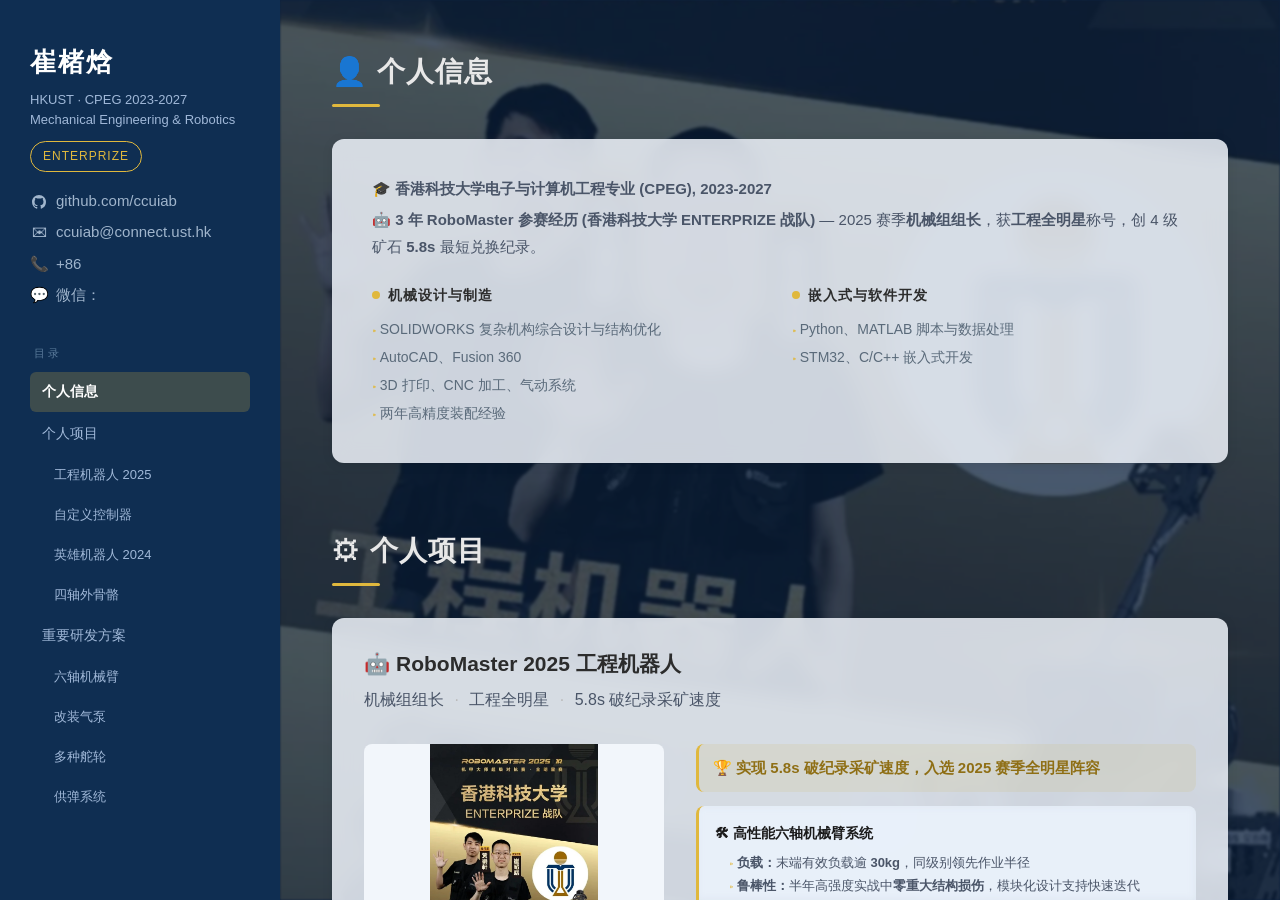
==== docs/index.html @ c5f45d83 "Revert "Refine portfolio for DJI application" This reverts commit fab36ac613ea6e9ba8e6db4992e6a3f99c" ====
<!DOCTYPE html>
<html lang="zh-CN">
<head>
<meta charset="UTF-8">
<meta name="viewport" content="width=device-width, initial-scale=1.0">
<title>崔楮焓 — Personal Portfolio</title>
<link rel="stylesheet" href="style.css">
</head>
<body>

<div class="bg-slideshow" id="bgSlideshow"></div>

<nav class="sidebar">
  <div class="sidebar-header">
    <div class="name">崔楮焓</div>
    <div class="subtitle">HKUST · CPEG 2023-2027<br>Mechanical Engineering & Robotics</div>
    <div class="badge">ENTERPRIZE</div>
    <div class="contact">
      <a href="https://github.com/ccuiab" target="_blank"><span class="icon"><svg width="14" height="14" viewBox="0 0 16 16" fill="currentColor" style="vertical-align:middle"><path d="M8 0C3.58 0 0 3.58 0 8c0 3.54 2.29 6.53 5.47 7.59.4.07.55-.17.55-.38 0-.19-.01-.82-.01-1.49-2.01.37-2.53-.49-2.69-.94-.09-.23-.48-.94-.82-1.13-.28-.15-.68-.52-.01-.53.63-.01 1.08.58 1.23.82.72 1.21 1.87.87 2.33.66.07-.52.28-.87.51-1.07-1.78-.2-3.64-.89-3.64-3.95 0-.87.31-1.59.82-2.15-.08-.2-.36-1.02.08-2.12 0 0 .67-.21 2.2.82.64-.18 1.32-.27 2-.27.68 0 1.36.09 2 .27 1.53-1.04 2.2-.82 2.2-.82.44 1.1.16 1.92.08 2.12.51.56.82 1.27.82 2.15 0 3.07-1.87 3.75-3.65 3.95.29.25.54.73.54 1.48 0 1.07-.01 1.93-.01 2.2 0 .21.15.46.55.38A8.013 8.013 0 0016 8c0-4.42-3.58-8-8-8z"/></svg></span>github.com/ccuiab</a>
      <a href="mailto:ccuiab@connect.ust.hk"><span class="icon">&#9993;</span>ccuiab@connect.ust.hk</a>
      <a href="tel:+86"><span class="icon">&#128222;</span>+86 </a>
      <a style="cursor:default"><span class="icon">&#128172;</span>微信：</a>
    </div>
  </div>

  <div class="nav-section">
    <div class="nav-section-title">目录</div>
    <ul class="nav-list">
      <li><a href="#about" class="active">个人信息</a></li>
      <li><a href="#projects">个人项目</a></li>
      <li><a href="#proj-engineering" class="sub">工程机器人 2025</a></li>
      <li><a href="#proj-controller" class="sub">自定义控制器</a></li>
      <li><a href="#proj-hero" class="sub">英雄机器人 2024</a></li>
      <li><a href="#proj-exo" class="sub">四轴外骨骼</a></li>
      <li><a href="#research">重要研发方案</a></li>
      <li><a href="#rd-arm" class="sub">六轴机械臂</a></li>
      <li><a href="#rd-pump" class="sub">改装气泵</a></li>
      <li><a href="#rd-wheel" class="sub">多种舵轮</a></li>
      <li><a href="#rd-feeder" class="sub">供弹系统</a></li>
    </ul>
  </div>
</nav>

<main class="main" id="main">

  <!-- ===== 个人信息 ===== -->
  <section class="section" id="about">
    <h2 class="section-title">&#128100; 个人信息</h2>
    <div class="section-divider"></div>
    <div class="hero-card">
      <div class="intro">
        <p>&#127891; <strong>香港科技大学电子与计算机工程专业 (CPEG), 2023-2027</strong></p>
        <p style="margin-top:4px;">&#129302; <strong>3 年 RoboMaster 参赛经历 (香港科技大学 ENTERPRIZE 战队)</strong> — 2025 赛季<strong>机械组组长</strong>，获<strong>工程全明星</strong>称号，创 4 级矿石 <strong>5.8s</strong> 最短兑换纪录。</p>
      </div>
      <div class="skill-grid">
        <div class="skill-block">
          <h4><span class="dot"></span>机械设计与制造</h4>
          <ul>
            <li>SOLIDWORKS 复杂机构综合设计与结构优化</li>
            <li>AutoCAD、Fusion 360</li>
            <li>3D 打印、CNC 加工、气动系统</li>
            <li>两年高精度装配经验</li>
          </ul>
        </div>
        <div class="skill-block">
          <h4><span class="dot"></span>嵌入式与软件开发</h4>
          <ul>
            <li>Python、MATLAB 脚本与数据处理</li>
            <li>STM32、C/C++ 嵌入式开发</li>
          </ul>
        </div>
      </div>
    </div>
  </section>

  <!-- ===== 个人项目 ===== -->
  <section class="section" id="projects">
    <h2 class="section-title">&#9881; 个人项目</h2>
    <div class="section-divider"></div>

    <!-- 1.1 工程机器人 -->
    <div class="project-card" id="proj-engineering">
      <div class="project-header">
        <h3><span class="icon">&#129302;</span>RoboMaster 2025 工程机器人</h3>
        <div class="project-subtitle">机械组组长 <span class="sep">·</span> 工程全明星 <span class="sep">·</span> 5.8s 破纪录采矿速度</div>
      </div>
      <div class="project-body">
        <div class="project-gallery" data-gallery="eng">
          <div class="gallery-main" onclick="openModal(currentGalleryImg(this.parentElement))">
            <img src="eng-allstar.webp" class="show" alt="全明星" loading="eager" decoding="async" width="649" height="1153">
            <img src="eng-mvp.webp" alt="工程全明星" loading="lazy" decoding="async" width="844" height="532">
            <img src="eng-arm.webp" alt="机械臂" loading="lazy" decoding="async" width="463" height="618">
          </div>
          <div class="gallery-thumbs">
            <img src="eng-allstar.webp" class="active" onclick="galleryJump(this, 0)" loading="lazy" decoding="async" width="649" height="1153">
            <img src="eng-mvp.webp" onclick="galleryJump(this, 1)" loading="lazy" decoding="async" width="844" height="532">
            <img src="eng-arm.webp" onclick="galleryJump(this, 2)" loading="lazy" decoding="async" width="463" height="618">
          </div>
        </div>
        <div class="project-desc">
          <div class="highlight">&#127942; 实现 5.8s 破纪录采矿速度，入选 2025 赛季全明星阵容</div>

          <div class="detail-block c1">
            <h5>&#128736; 高性能六轴机械臂系统</h5>
            <ul>
              <li><strong>负载：</strong>末端有效负载逾 <strong>30kg</strong>，同级别领先作业半径</li>
              <li><strong>鲁棒性：</strong>半年高强度实战中<strong>零重大结构损伤</strong>，模块化设计支持快速迭代</li>
              <li><strong>精度：</strong>高刚性臂体 + 精密传动补偿，确保重复定位精度</li>
            </ul>
          </div>

          <div class="detail-block c2">
            <h5>&#128664; 全向驱动底盘</h5>
            <ul>
              <li>电动车橡胶轮，兼顾极高地面抓地力与减震性能</li>
              <li>自研气缸悬挂舵轮结构，大幅提升机械臂底座稳定性</li>
            </ul>
          </div>

          <div class="detail-block c3">
            <h5>&#128168; 气动系统</h5>
            <ul>
              <li>自主改装高流量气泵，流量精准可调</li>
              <li>电机电流/位置反馈实现吸附状态<strong>实时监测</strong></li>
            </ul>
          </div>

          <div class="detail-block c4">
            <h5>&#128736; 综合机构与工业设计</h5>
            <ul>
              <li>综合运用齿轮、连杆、链条及同步带等多种传动</li>
              <li>工业级管线管理，多自由度下走线安全与视觉美感</li>
            </ul>
          </div>

          <div class="tags">
            <span class="tag">机械设计</span><span class="tag">系统集成</span><span class="tag">高精度</span><span class="tag">高稳定性</span>
          </div>
          <div class="project-links">
            <a href="https://www.bilibili.com/video/BV1Y482zjERP/?spm_id_from=333.788.videopod.sections&vd_source=a3191892d8abed85f77e649dae496839" target="_blank">&#9654; 演示视频 (Bilibili)</a>
            <a href="https://bbs.robomaster.com/article/803685?source=8" target="_blank">&#128214; 机械开源链接</a>
          </div>
        </div>
      </div>
    </div>

    <!-- 1.2 自定义控制器 -->
    <div class="project-card" id="proj-controller">
      <div class="project-header">
        <h3><span class="icon">&#127918;</span>自定义控制器（高精度遥操作）</h3>
        <div class="project-subtitle">人机交互 <span class="sep">·</span> 六轴联动 <span class="sep">·</span> 低成本高精度</div>
      </div>
      <div class="project-body">
        <div class="project-gallery single">
          <div class="gallery-main" onclick="openModal(this.querySelector('img').src)">
            <img src="controller.webp" class="show" alt="自定义控制器 — 高精度遥操作终端" loading="lazy" decoding="async" width="249" height="384">
          </div>
        </div>
        <div class="project-desc">
          <div class="highlight">&#127919; 作为核心输入终端，与工程机器人深度耦合，支撑创纪录作业效率</div>

          <div class="detail-block c1">
            <h5>&#128075; 人机交互与人体工学</h5>
            <ul>
              <li>与主机械臂高度同构的六轴联动结构，实现 1:2 直觉映射</li>
              <li>手部抓握轻量化设计，长时操作舒适精准</li>
            </ul>
          </div>

          <div class="detail-block c2">
            <h5>&#128176; 高性价比结构方案</h5>
            <ul>
              <li>大量 3D 打印 + 简易 3 轴 CNC 加工，显著降低成本</li>
              <li>桌面级尺寸，低运动惯量，提供丝滑操控反馈</li>
            </ul>
          </div>

          <div class="tags">
            <span class="tag">机械设计</span><span class="tag">低成本</span><span class="tag">人机交互</span>
          </div>
        </div>
      </div>
    </div>

    <!-- 2. 英雄机器人 -->
    <div class="project-card" id="proj-hero">
      <div class="project-header">
        <h3><span class="icon">&#129302;</span>RoboMaster 2024 英雄机器人</h3>
        <div class="project-subtitle">双极摩擦轮 <span class="sep">·</span> 自适应悬挂底盘 <span class="sep">·</span> 全向移动</div>
      </div>
      <div class="project-body">
        <div class="project-gallery single">
          <div class="gallery-main" onclick="openModal(this.querySelector('img').src)">
            <img src="hero-bot.webp" class="show" alt="英雄机器人 — 2024赛季双极摩擦轮发射系统" loading="lazy" decoding="async" width="491" height="436">
          </div>
        </div>
        <div class="project-desc">
          <div class="detail-block c1">
            <h5>&#127919; 高一致性双极摩擦轮发射系统</h5>
            <ul>
              <li>10m 散布 &lt; <strong>25×25cm</strong>，初速波动 <strong>±0.1m/s</strong></li>
              <li>双极对冲摩擦轮机构，实现极窄散布</li>
            </ul>
          </div>

          <div class="detail-block c2">
            <h5>&#128255; 高可靠性连续供弹机构</h5>
            <ul>
              <li>防卡死拨弹结构，支持 <strong>2Hz</strong> 恒定频率稳定供弹</li>
              <li>弹丸尺寸公差容错，显著降低卡死率</li>
            </ul>
          </div>

          <div class="detail-block c3">
            <h5>&#127939; 自适应麦克纳姆轮悬挂底盘</h5>
            <ul>
              <li>全维度灵巧位移与快速转场</li>
              <li>通过 <strong>30cm 垂直跌落</strong>高强度冲击测试</li>
            </ul>
          </div>

          <div class="tags">
            <span class="tag">机械设计</span><span class="tag">高精度</span>
          </div>
        </div>
      </div>
    </div>

    <!-- 3. 外骨骼 -->
    <div class="project-card" id="proj-exo">
      <div class="project-header">
        <h3><span class="icon">&#129470;</span>四轴手臂外骨骼（课设）</h3>
        <div class="project-subtitle">穿戴式动力辅助 <span class="sep">·</span> DH 参数建模 <span class="sep">·</span> IMU 跟随控制</div>
      </div>
      <div class="project-body">
        <div class="project-gallery single">
          <div class="gallery-main" onclick="openModal(this.querySelector('img').src)">
            <img src="exo-suit.webp" class="show" alt="四轴手臂外骨骼 — 穿戴式动力辅助原型机" loading="lazy" decoding="async" width="410" height="242">
          </div>
        </div>
        <div class="project-desc">
          <div class="highlight">&#129504; 面向人机协同作业场景的穿戴式动力辅助设备，4 自由度轻量化外骨骼原型机</div>

          <div class="detail-block c1">
            <h5>&#128300; 运动学建模</h5>
            <ul>
              <li>基于 DH 参数法建立外骨骼运动学模型</li>
              <li>仿真环境下验证工作空间覆盖率</li>
            </ul>
          </div>

          <div class="detail-block c2">
            <h5>&#127939; 算法控制</h5>
            <ul>
              <li><strong>跟随模式：</strong>IMU 预测手臂移动方向并跟随</li>
              <li><strong>助力模式：</strong>闭环控制电机保持动作，提供辅助力</li>
            </ul>
          </div>

          <div class="tags">
            <span class="tag">机械设计</span><span class="tag">嵌入式开发</span>
          </div>
        </div>
      </div>
    </div>
  </section>

  <!-- ===== 重要研发方案 ===== -->
  <section class="section" id="research">
    <h2 class="section-title">&#128218; 重要研发方案</h2>
    <div class="section-divider"></div>

    <!-- 1. 六轴机械臂 -->
    <div class="project-card" id="rd-arm">
      <div class="project-header">
        <h3><span class="icon">&#129521;</span>六轴机械臂结构</h3>
        <div class="project-subtitle">末端执行器核心设计 <span class="sep">·</span> 多场耦合传输 <span class="sep">·</span> 高精度传动</div>
      </div>
      <div class="project-body">
        <div class="project-gallery" data-gallery="arm">
          <div class="gallery-main" onclick="openModal(currentGalleryImg(this.parentElement))">
            <img src="arm-l3.webp" class="show" alt="机械臂L3" loading="lazy" decoding="async" width="730" height="490">
            <img src="arm-l4.webp" alt="机械臂L4" loading="lazy" decoding="async" width="744" height="543">
          </div>
          <div class="gallery-thumbs">
            <img src="arm-l3.webp" class="active" onclick="galleryJump(this, 0)" loading="lazy" decoding="async" width="730" height="490">
            <img src="arm-l4.webp" onclick="galleryJump(this, 1)" loading="lazy" decoding="async" width="744" height="543">
          </div>
        </div>
        <div class="project-desc">
          <div class="detail-block c1">
            <h5>&#127744; "轮手"一体化末端</h5>
            <ul>
              <li>集主动轮与气动吸盘于一体，抓取与移动功能自由切换</li>
            </ul>
          </div>

          <div class="detail-block c2">
            <h5>&#128268; 多场耦合传输设计</h5>
            <ul>
              <li>电滑环 + 中空旋转气动接头嵌套，解决 J4 关节无限旋转绕线</li>
            </ul>
          </div>

          <div class="detail-block c3">
            <h5>&#128207; 空间极简化布局</h5>
            <ul>
              <li>万向轴传动 + 电机后置 L4，压缩末端体积适配矿槽尺寸</li>
            </ul>
          </div>

          <div class="detail-block c4">
            <h5>&#127919; 高精度传动集成</h5>
            <ul>
              <li>J5/J6 等速同步轮 + 齿轮组 + 锥齿轮，J5 近乎零背隙</li>
            </ul>
          </div>
        </div>
      </div>
    </div>

    <!-- 2. 改装气泵 -->
    <div class="project-card" id="rd-pump">
      <div class="project-header">
        <h3><span class="icon">&#128168;</span>改装气泵</h3>
        <div class="project-subtitle">高性能二次开发 <span class="sep">·</span> 真空度 -85kPa <span class="sep">·</span> 流量 40L/min</div>
      </div>
      <div class="project-body">
        <div class="project-gallery single">
          <div class="gallery-main" onclick="openModal(this.querySelector('img').src)">
            <img src="air-pump.webp" class="show" alt="改装气泵 — 3508直流无刷电机驱动" loading="lazy" decoding="async" width="350" height="261">
          </div>
        </div>
        <div class="project-desc">
          <div class="highlight">&#9889; 将低端气泵电机改装为 3508 直流无刷电机驱动，维持 <strong>-85kPa</strong> 高真空度的同时实现 <strong>40L/min</strong> 大流量输出</div>

          <div class="detail-block c1">
            <h5>&#128295; 改装方案</h5>
            <ul>
              <li>3508 直流无刷电机替换原低端电机，大幅提升性能</li>
              <li>电机电流反馈实时感知吸盘吸附状态，以极低成本实现类气压计检测</li>
            </ul>
          </div>
        </div>
      </div>
    </div>

    <!-- 3. 多种舵轮 -->
    <div class="project-card" id="rd-wheel">
      <div class="project-header">
        <h3><span class="icon">&#128736;</span>多种舵轮模组</h3>
        <div class="project-subtitle">高负载悬挂 <span class="sep">·</span> 小型化轻量化 <span class="sep">·</span> 全向机动</div>
      </div>
      <div class="project-body">
        <div class="project-gallery" data-gallery="wheel">
          <div class="gallery-main" onclick="openModal(currentGalleryImg(this.parentElement))">
            <img src="eng-wheel.webp" class="show" alt="工程舵轮组" loading="lazy" decoding="async" width="260" height="220">
            <img src="hero-wheel.webp" alt="英雄舵轮组" loading="lazy" decoding="async" width="339" height="344">
          </div>
          <div class="gallery-thumbs">
            <img src="eng-wheel.webp" class="active" onclick="galleryJump(this, 0)" loading="lazy" decoding="async" width="260" height="220">
            <img src="hero-wheel.webp" onclick="galleryJump(this, 1)" loading="lazy" decoding="async" width="339" height="344">
          </div>
        </div>
        <div class="project-desc">
          <div class="detail-block c1">
            <h5>&#128170; 高负载、高平稳度、高机动性</h5>
            <ul>
              <li>宽大橡胶胎 + 高抓地力 + 减震能力</li>
              <li>四个 MGN7 滑块与气弹簧组成舵下悬挂，承受高负载</li>
            </ul>
          </div>

          <div class="detail-block c2">
            <h5>&#129388; 小型化、轻量化</h5>
            <ul>
              <li>3508 电机本体 + 齿轮传动 + 光电门位置校准</li>
              <li>轻型聚氨酯轮，舵上悬挂进一步减少体积</li>
            </ul>
          </div>
        </div>
      </div>
    </div>

    <!-- 4. 供弹系统 -->
    <div class="project-card" id="rd-feeder">
      <div class="project-header">
        <h3><span class="icon">&#127922;</span>两种供弹系统</h3>
        <div class="project-subtitle">大弹丸侧供弹 2Hz <span class="sep">·</span> 小弹丸中心供弹 25Hz+</div>
      </div>
      <div class="project-body">
        <div class="project-gallery" data-gallery="feeder">
          <div class="gallery-main" onclick="openModal(currentGalleryImg(this.parentElement))">
            <img src="feeder-large.webp" class="show" alt="大弹丸测供弹" loading="lazy" decoding="async" width="158" height="143">
            <img src="feeder-small.webp" alt="小弹丸中心供弹" loading="lazy" decoding="async" width="331" height="286">
          </div>
          <div class="gallery-thumbs">
            <img src="feeder-large.webp" class="active" onclick="galleryJump(this, 0)" loading="lazy" decoding="async" width="158" height="143">
            <img src="feeder-small.webp" onclick="galleryJump(this, 1)" loading="lazy" decoding="async" width="331" height="286">
          </div>
        </div>
        <div class="project-desc">
          <div class="detail-block c1">
            <h5>&#128640; 大弹丸侧供弹</h5>
            <ul>
              <li>用于 2024 英雄机器人，多轮结构优化</li>
              <li>类高尔夫球弹丸稳定 <strong>2Hz</strong> 供弹不卡顿</li>
            </ul>
          </div>

          <div class="detail-block c2">
            <h5>&#128163; 小弹丸中心供弹</h5>
            <ul>
              <li>用于步兵、哨兵、无人机，结构小巧轻便</li>
              <li>17mm 弹丸 <strong>25Hz 以上</strong>高效供弹</li>
            </ul>
          </div>
        </div>
      </div>
    </div>
  </section>

</main>

<div class="modal" id="modal" onclick="closeModal()">
  <span class="modal-close">&times;</span>
  <img id="modal-img" src="" alt="">
</div>

<script src="script.js"></script>
</body>
</html>
---- docs/style.css ----
:root {
  --sidebar-bg: #0f2e52;
  --sidebar-text: #a0b8d8;
  --sidebar-active: #ffffff;
  --accent: #e0b83d;
  --accent2: #c9a02a;
  --accent3: #f0d04a;
  --accent4: #b09028;
  --card-bg: rgba(240,245,252,0.85);
  --block-bg: rgba(230,240,250,0.65);
  --tag-bg: rgba(224,184,61,0.14);
  --shadow: 0 2px 12px rgba(0,0,0,0.08);
  --shadow-hover: 0 8px 30px rgba(0,0,0,0.15);
  --radius: 12px;
  --sidebar-width: 280px;
}

* { margin: 0; padding: 0; box-sizing: border-box; }

html { scroll-behavior: smooth; height: 100%; }

body {
  font-family: -apple-system, BlinkMacSystemFont, "Segoe UI", "PingFang SC", "Microsoft YaHei", sans-serif;
  color: #2c2c2c;
  line-height: 1.7;
  height: 100%;
  overflow: hidden;
  background: #0c2340;
}

/* ===== Background Slideshow ===== */
.bg-slideshow {
  position: fixed;
  top: 0; left: var(--sidebar-width); right: 0; bottom: 0;
  z-index: 0;
}

.bg-slideshow .bg-img {
  position: absolute;
  top: 0; left: 0; right: 0; bottom: 0;
  background-size: cover;
  background-position: center;
  opacity: 0;
  transition: opacity 1.5s ease-in-out;
  filter: blur(1px) brightness(0.92) saturate(0.95);
}

.bg-slideshow .bg-img.show { opacity: 0.3; }

.bg-slideshow::after {
  content: '';
  position: absolute;
  top: 0; left: 0; right: 0; bottom: 0;
  background: rgba(10,25,50,0.10);
  pointer-events: none;
}

/* ===== Sidebar ===== */
.sidebar {
  position: fixed;
  top: 0; left: 0; bottom: 0;
  width: var(--sidebar-width);
  background: var(--sidebar-bg);
  display: flex;
  flex-direction: column;
  padding: 40px 30px;
  z-index: 100;
  overflow-y: auto;
  scrollbar-width: none;
}

.sidebar::-webkit-scrollbar { width: 0; height: 0; display: none; }

.sidebar-header { margin-bottom: 36px; }

.sidebar-header .name {
  font-size: 26px;
  font-weight: 700;
  color: #ffffff;
  letter-spacing: 2px;
}

.sidebar-header .subtitle {
  font-size: 13px;
  color: var(--sidebar-text);
  margin-top: 6px;
  line-height: 1.5;
}

.sidebar-header .badge {
  display: inline-block;
  margin-top: 12px;
  padding: 4px 12px;
  font-size: 12px;
  color: var(--accent);
  border: 1px solid var(--accent);
  border-radius: 20px;
  letter-spacing: 1px;
}

.sidebar-header .contact {
  margin-top: 16px;
  display: flex;
  flex-direction: column;
  gap: 6px;
}

.sidebar-header .contact a {
  font-size: 15px;
  color: #a0b5cc;
  text-decoration: none;
  transition: color 0.2s;
  display: flex;
  align-items: center;
  gap: 8px;
}

.sidebar-header .contact a:hover { color: #ffffff; }

.sidebar-header .contact .icon {
  width: 18px;
  text-align: center;
  font-size: 15px;
}

.nav-section { margin-bottom: 24px; }

.nav-section-title {
  font-size: 11px;
  text-transform: uppercase;
  letter-spacing: 3px;
  color: #5a7a9a;
  margin-bottom: 10px;
  padding-left: 4px;
}

.nav-list { list-style: none; }
.nav-list li { margin-bottom: 2px; }

.nav-list a {
  display: block;
  padding: 8px 12px;
  font-size: 14px;
  color: var(--sidebar-text);
  text-decoration: none;
  border-radius: 6px;
  transition: all 0.2s;
}

.nav-list a:hover { color: #ffffff; background: rgba(255,255,255,0.08); }

.nav-list a.active {
  color: var(--sidebar-active);
  background: rgba(224,184,61,0.22);
  font-weight: 600;
}

.nav-list a.sub { padding-left: 24px; font-size: 13px; }

.sidebar-footer {
  margin-top: auto;
  padding-top: 24px;
  border-top: 1px solid rgba(255,255,255,0.08);
  font-size: 12px;
  color: #666;
}

.sidebar-footer a { color: var(--accent); text-decoration: none; }
.sidebar-footer a:hover { text-decoration: underline; }

/* ===== Main Content ===== */
.main {
  position: fixed;
  top: 0; left: var(--sidebar-width); right: 0; bottom: 0;
  overflow-y: overlay;
  overflow-x: hidden;
  padding: 48px 52px 48px 52px;
  z-index: 1;
}

/* Completely hide scrollbar */
.main { scrollbar-width: none; }
.main::-webkit-scrollbar { width: 0; height: 0; display: none; }

.section {
  margin-bottom: 64px;
  opacity: 0;
  transform: translateY(20px);
  transition: opacity 0.6s ease, transform 0.6s ease;
}

.section.visible { opacity: 1; transform: translateY(0); }

.section-title {
  font-size: 28px;
  font-weight: 700;
  margin-bottom: 8px;
  letter-spacing: 1px;
  color: #e8e8e8;
}

.section-divider {
  width: 48px;
  height: 3px;
  background: var(--accent);
  border-radius: 2px;
  margin-bottom: 32px;
}

/* ===== Hero Card ===== */
.hero-card {
  background: var(--card-bg);
  border-radius: var(--radius);
  padding: 36px 40px;
  box-shadow: var(--shadow);
  backdrop-filter: blur(10px);
  -webkit-backdrop-filter: blur(10px);
}

.hero-card .intro { font-size: 15px; color: #4a5568; margin-bottom: 20px; line-height: 1.8; }

.skill-grid { display: grid; grid-template-columns: 1fr 1fr; gap: 24px; margin-top: 24px; }

.skill-block h4 {
  font-size: 14px;
  margin-bottom: 8px;
  display: flex;
  align-items: center;
  gap: 8px;
  letter-spacing: 1px;
}

.skill-block h4 .dot {
  width: 8px; height: 8px;
  border-radius: 50%;
  background: var(--accent);
  display: inline-block;
}

.skill-block ul { list-style: none; font-size: 14px; color: #5a6a7a; line-height: 2; }
.skill-block ul li::before { content: "▸ "; color: var(--accent); font-size: 10px; }

/* ===== Project Card ===== */
.project-card {
  background: var(--card-bg);
  border-radius: var(--radius);
  box-shadow: var(--shadow);
  margin-bottom: 32px;
  overflow: hidden;
  transition: box-shadow 0.3s;
  backdrop-filter: blur(10px);
  -webkit-backdrop-filter: blur(10px);
}

.project-card:hover { box-shadow: var(--shadow-hover); }

.project-header { padding: 28px 32px 0; }

.project-header h3 { font-size: 21px; font-weight: 700; margin-bottom: 6px; }

.project-header h3 .icon { margin-right: 6px; }

.project-header .project-subtitle {
  font-size: 16px;
  font-weight: 500;
  color: #4a5568;
  margin-bottom: 12px;
  line-height: 1.5;
}

.project-header .project-subtitle .sep { color: #bbb; margin: 0 6px; }

.project-body { display: flex; gap: 32px; padding: 20px 32px 32px; align-items: flex-start; }

/* ===== Gallery ===== */
.project-gallery { flex-shrink: 0; width: 300px; }

.gallery-main {
  width: 300px; height: 300px;
  border-radius: 8px;
  overflow: hidden;
  cursor: pointer;
  margin-bottom: 10px;
  background: #f2f6fb;
  position: relative;
}

.gallery-main img {
  width: 100%; height: 100%;
  object-fit: contain;
  transition: opacity 0.5s ease;
  position: absolute;
  top: 0; left: 0;
  opacity: 0;
}

.gallery-main img.show { opacity: 1; position: relative; }
.gallery-main:hover img.show { transform: scale(1.03); }

.gallery-thumbs {
  display: flex;
  gap: 8px;
  overflow-x: auto;
  padding-bottom: 4px;
}

.gallery-thumbs::-webkit-scrollbar { height: 4px; }
.gallery-thumbs::-webkit-scrollbar-thumb { background: #ccc; border-radius: 2px; }

.gallery-thumbs img {
  width: 56px; height: 56px;
  object-fit: contain;
  border-radius: 6px;
  cursor: pointer;
  border: 2px solid transparent;
  transition: border-color 0.2s;
  flex-shrink: 0;
  background: #f2f6fb;
}

.gallery-thumbs img.active { border-color: var(--accent); }

/* ===== Project Text ===== */
.project-desc { flex: 1; font-size: 14px; color: #333; line-height: 1.9; }

.project-desc .highlight {
  font-size: 15px;
  font-weight: 600;
  color: #8f6f15;
  margin-bottom: 14px;
  padding: 10px 14px;
  background: rgba(201,162,39,0.10);
  border-radius: 8px;
  border-left: 3px solid var(--accent);
}

/* Detail sub-cards */
.detail-block {
  background: var(--block-bg);
  border-radius: 8px;
  padding: 14px 16px;
  margin-bottom: 12px;
  backdrop-filter: blur(4px);
  -webkit-backdrop-filter: blur(4px);
  border-left: 3px solid transparent;
}

.detail-block.c1 { border-left-color: var(--accent); }
.detail-block.c2 { border-left-color: var(--accent2); }
.detail-block.c3 { border-left-color: var(--accent3); }
.detail-block.c4 { border-left-color: var(--accent4); }

.detail-block h5 {
  font-size: 14px;
  font-weight: 700;
  margin-bottom: 4px;
  color: #1a1a1a;
}

.detail-block ul { margin: 4px 0 0 14px; list-style: none; }
.detail-block ul li { font-size: 13px; color: #4a5568; line-height: 1.8; }
.detail-block ul li::before { content: "▹ "; color: var(--accent); font-size: 10px; }

.tags { display: flex; flex-wrap: wrap; gap: 8px; margin-top: 16px; }

.tag {
  font-size: 12px;
  padding: 4px 12px;
  background: var(--tag-bg);
  border-radius: 20px;
  color: #555;
  letter-spacing: 1px;
  backdrop-filter: blur(4px);
  -webkit-backdrop-filter: blur(4px);
}

.project-links { display: flex; gap: 16px; margin-top: 16px; }

.project-links a {
  font-size: 13px;
  color: var(--accent);
  text-decoration: none;
  font-weight: 500;
  transition: color 0.2s;
}

.project-links a:hover { color: #a88a2a; text-decoration: underline; }

/* ===== Image Modal ===== */
.modal {
  display: none;
  position: fixed;
  top: 0; left: 0; right: 0; bottom: 0;
  background: rgba(0,0,0,0.85);
  z-index: 999;
  align-items: center;
  justify-content: center;
  cursor: pointer;
}

.modal.show { display: flex; }

.modal img {
  max-width: 90vw;
  max-height: 90vh;
  border-radius: 8px;
  cursor: default;
  transition: opacity 0.3s ease;
}

.modal-close {
  position: fixed;
  top: 24px; right: 32px;
  font-size: 32px;
  color: #fff;
  cursor: pointer;
  z-index: 1000;
  opacity: 0.7;
  transition: opacity 0.2s;
}

.modal-close:hover { opacity: 1; }

/* ===== Responsive ===== */
@media (max-width: 800px) {
  body { flex-direction: column; overflow: auto; }
  .sidebar { position: relative; width: 100%; padding: 24px 20px; }
  .main { position: relative; left: 0; }
  .bg-slideshow { left: 0; }
  .project-body { flex-direction: column; }
  .project-gallery { width: 100%; }
  .gallery-main { width: 100%; height: 250px; }
  .skill-grid { grid-template-columns: 1fr; }
}
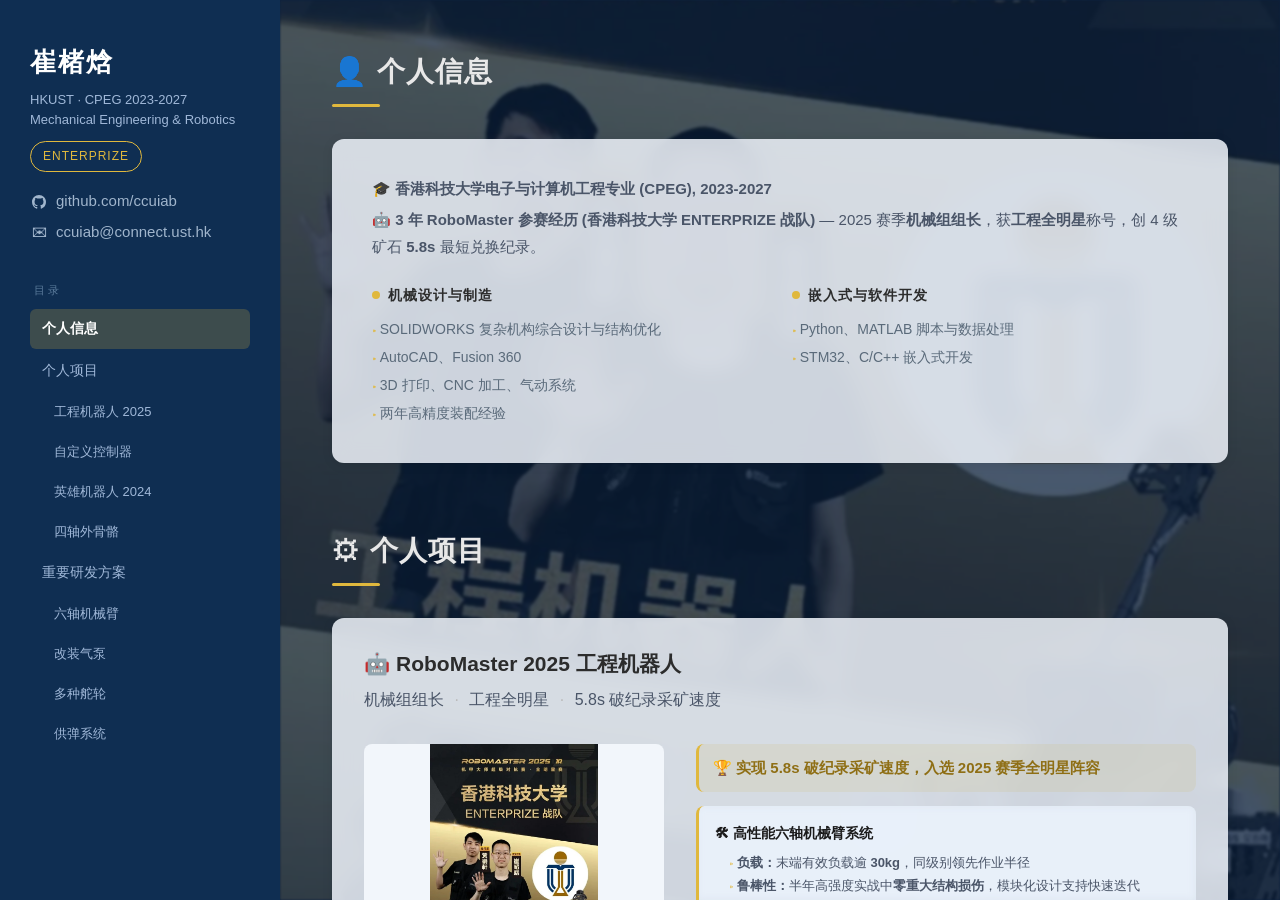
==== commit 530321bc: "chore: 移除页面与文档中的手机号和微信号 Co-Authored-By: Claude Fable 5 <noreply@anthropic.com>" ====
--- a/docs/index.html
+++ b/docs/index.html
@@ -18,8 +18,6 @@
     <div class="contact">
       <a href="https://github.com/ccuiab" target="_blank"><span class="icon"><svg width="14" height="14" viewBox="0 0 16 16" fill="currentColor" style="vertical-align:middle"><path d="M8 0C3.58 0 0 3.58 0 8c0 3.54 2.29 6.53 5.47 7.59.4.07.55-.17.55-.38 0-.19-.01-.82-.01-1.49-2.01.37-2.53-.49-2.69-.94-.09-.23-.48-.94-.82-1.13-.28-.15-.68-.52-.01-.53.63-.01 1.08.58 1.23.82.72 1.21 1.87.87 2.33.66.07-.52.28-.87.51-1.07-1.78-.2-3.64-.89-3.64-3.95 0-.87.31-1.59.82-2.15-.08-.2-.36-1.02.08-2.12 0 0 .67-.21 2.2.82.64-.18 1.32-.27 2-.27.68 0 1.36.09 2 .27 1.53-1.04 2.2-.82 2.2-.82.44 1.1.16 1.92.08 2.12.51.56.82 1.27.82 2.15 0 3.07-1.87 3.75-3.65 3.95.29.25.54.73.54 1.48 0 1.07-.01 1.93-.01 2.2 0 .21.15.46.55.38A8.013 8.013 0 0016 8c0-4.42-3.58-8-8-8z"/></svg></span>github.com/ccuiab</a>
       <a href="mailto:ccuiab@connect.ust.hk"><span class="icon">&#9993;</span>ccuiab@connect.ust.hk</a>
-      <a href="tel:+86"><span class="icon">&#128222;</span>+86 </a>
-      <a style="cursor:default"><span class="icon">&#128172;</span>微信：</a>
     </div>
   </div>
 
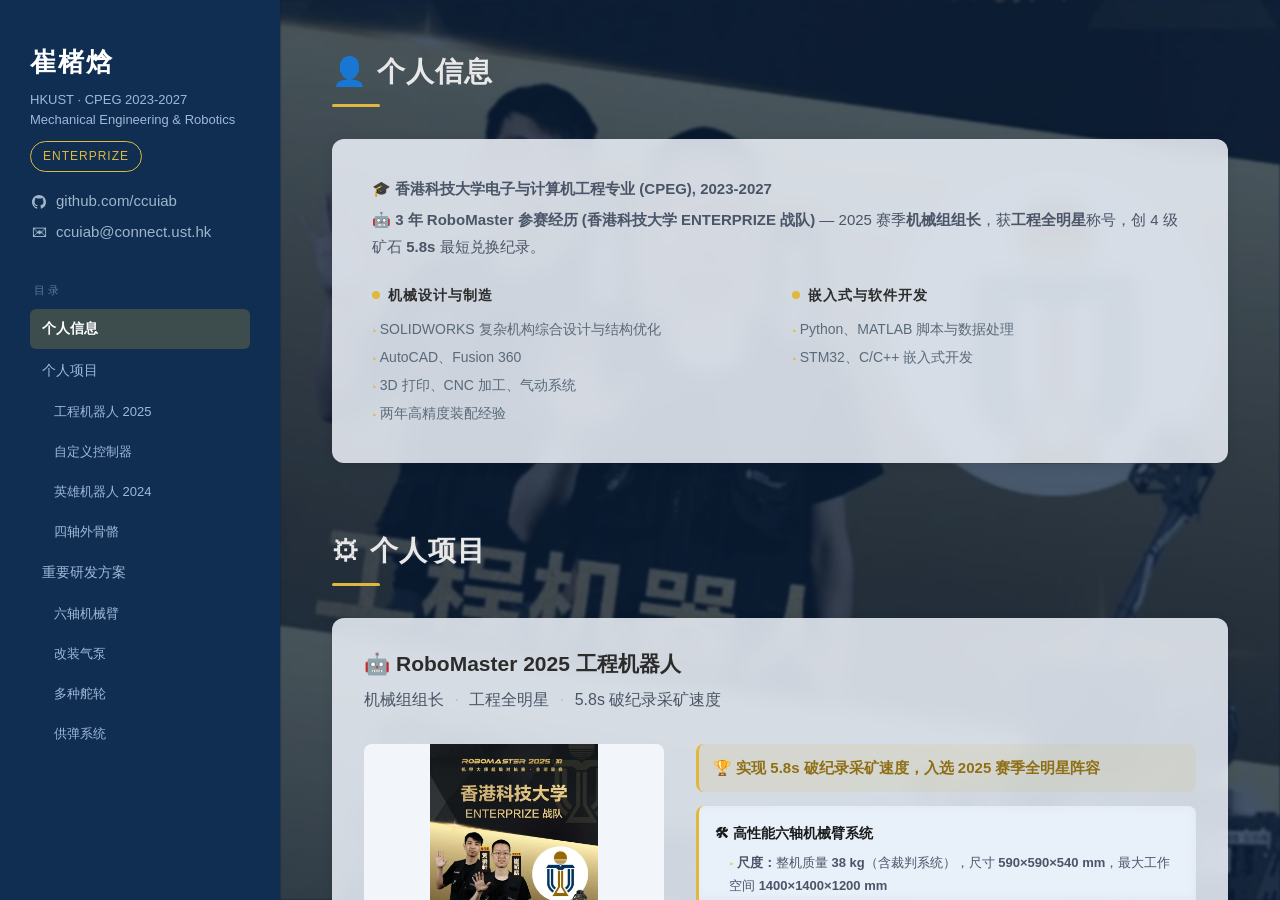
==== commit c0448c12: "chore: 项目重命名为 My-RM-Portfolio，补充量化指标并删除无依据负载 - 删除末端有效负载逾 30kg 的无依据表述  - 补充工程机器人质量/尺寸/臂展/周期/成本等量化指标  " ====
--- a/docs/index.html
+++ b/docs/index.html
@@ -101,7 +101,9 @@
           <div class="detail-block c1">
             <h5>&#128736; 高性能六轴机械臂系统</h5>
             <ul>
-              <li><strong>负载：</strong>末端有效负载逾 <strong>30kg</strong>，同级别领先作业半径</li>
+              <li><strong>尺度：</strong>整机质量 <strong>38 kg</strong>（含裁判系统），尺寸 <strong>590×590×540 mm</strong>，最大工作空间 <strong>1400×1400×1200 mm</strong></li>
+              <li><strong>臂型：</strong>L2 上臂 <strong>380 mm</strong>，L3+L4 前臂 <strong>420 mm</strong>，兼顾大臂展与末端刚度</li>
+              <li><strong>周期与成本：</strong>3 个月从 0 到赛场，整机成本 <strong>8k–12k RMB</strong></li>
               <li><strong>鲁棒性：</strong>半年高强度实战中<strong>零重大结构损伤</strong>，模块化设计支持快速迭代</li>
               <li><strong>精度：</strong>高刚性臂体 + 精密传动补偿，确保重复定位精度</li>
             </ul>
@@ -336,6 +338,7 @@
             <h5>&#128295; 改装方案</h5>
             <ul>
               <li>3508 直流无刷电机替换原低端电机，大幅提升性能</li>
+              <li>整机重量 <strong>&lt;300 g</strong>，吸盘拉脱力 <strong>250 N</strong></li>
               <li>电机电流反馈实时感知吸盘吸附状态，以极低成本实现类气压计检测</li>
             </ul>
           </div>
@@ -410,7 +413,7 @@
             <h5>&#128163; 小弹丸中心供弹</h5>
             <ul>
               <li>用于步兵、哨兵、无人机，结构小巧轻便</li>
-              <li>17mm 弹丸 <strong>25Hz 以上</strong>高效供弹</li>
+              <li>17mm 弹丸 <strong>~30 Hz</strong>（从 20 Hz 优化）高效供弹</li>
             </ul>
           </div>
         </div>
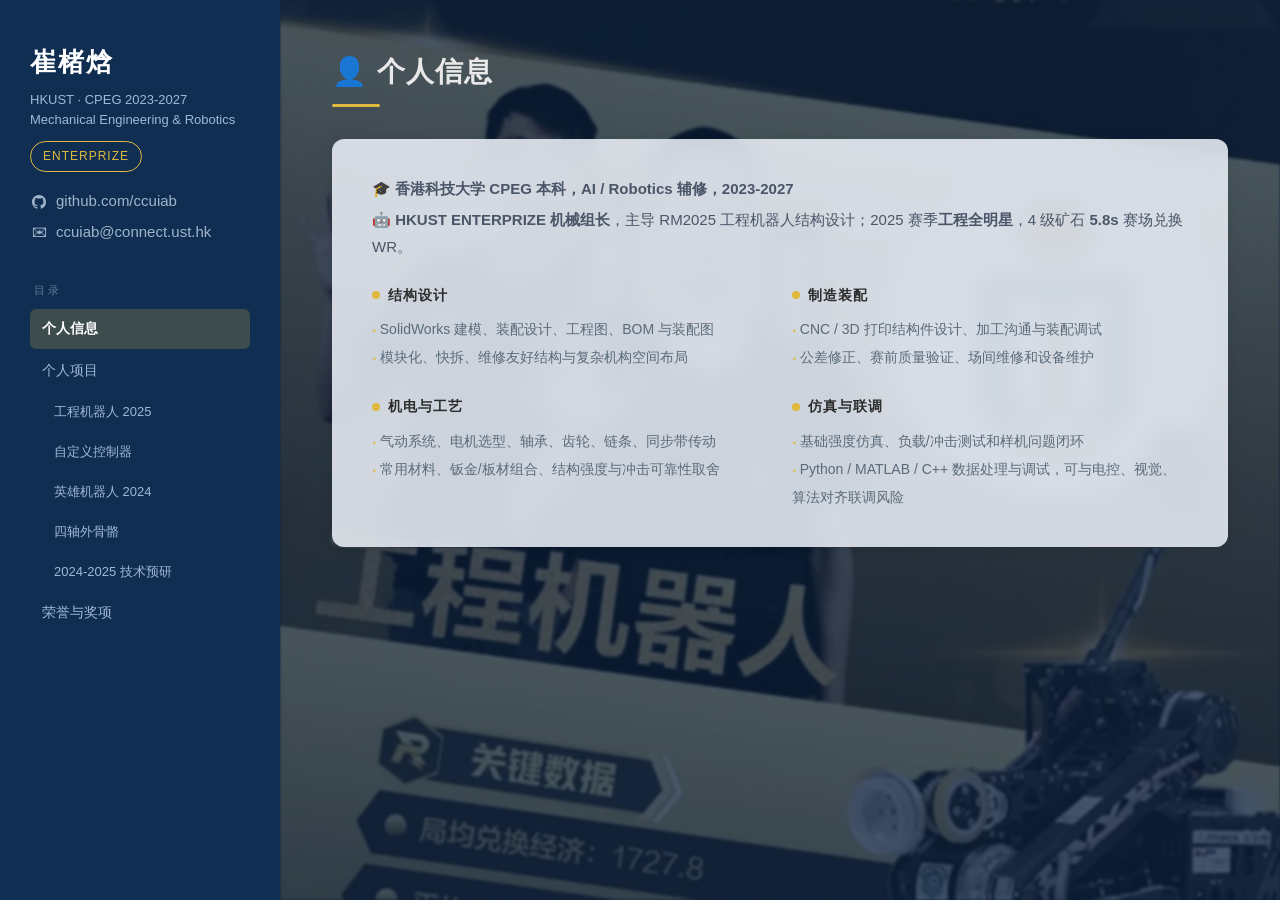
==== commit 589e0d03: "feat: 优化作品集项目展示" ====
--- a/docs/index.html
+++ b/docs/index.html
@@ -30,11 +30,8 @@
       <li><a href="#proj-controller" class="sub">自定义控制器</a></li>
       <li><a href="#proj-hero" class="sub">英雄机器人 2024</a></li>
       <li><a href="#proj-exo" class="sub">四轴外骨骼</a></li>
-      <li><a href="#research">重要研发方案</a></li>
-      <li><a href="#rd-arm" class="sub">六轴机械臂</a></li>
-      <li><a href="#rd-pump" class="sub">改装气泵</a></li>
-      <li><a href="#rd-wheel" class="sub">多种舵轮</a></li>
-      <li><a href="#rd-feeder" class="sub">供弹系统</a></li>
+      <li><a href="#research" class="sub">2024-2025 技术预研</a></li>
+      <li><a href="#awards">荣誉与奖项</a></li>
     </ul>
   </div>
 </nav>
@@ -47,24 +44,36 @@
     <div class="section-divider"></div>
     <div class="hero-card">
       <div class="intro">
-        <p>&#127891; <strong>香港科技大学电子与计算机工程专业 (CPEG), 2023-2027</strong></p>
-        <p style="margin-top:4px;">&#129302; <strong>3 年 RoboMaster 参赛经历 (香港科技大学 ENTERPRIZE 战队)</strong> — 2025 赛季<strong>机械组组长</strong>，获<strong>工程全明星</strong>称号，创 4 级矿石 <strong>5.8s</strong> 最短兑换纪录。</p>
+        <p>&#127891; <strong>香港科技大学 CPEG 本科，AI / Robotics 辅修，2023-2027</strong></p>
+        <p style="margin-top:4px;">&#129302; <strong>HKUST ENTERPRIZE 机械组长</strong>，主导 RM2025 工程机器人结构设计；2025 赛季<strong>工程全明星</strong>，4 级矿石 <strong>5.8s</strong> 赛场兑换 WR。</p>
       </div>
       <div class="skill-grid">
         <div class="skill-block">
-          <h4><span class="dot"></span>机械设计与制造</h4>
+          <h4><span class="dot"></span>结构设计</h4>
           <ul>
-            <li>SOLIDWORKS 复杂机构综合设计与结构优化</li>
-            <li>AutoCAD、Fusion 360</li>
-            <li>3D 打印、CNC 加工、气动系统</li>
-            <li>两年高精度装配经验</li>
+            <li>SolidWorks 建模、装配设计、工程图、BOM 与装配图</li>
+            <li>模块化、快拆、维修友好结构与复杂机构空间布局</li>
           </ul>
         </div>
         <div class="skill-block">
-          <h4><span class="dot"></span>嵌入式与软件开发</h4>
+          <h4><span class="dot"></span>制造装配</h4>
           <ul>
-            <li>Python、MATLAB 脚本与数据处理</li>
-            <li>STM32、C/C++ 嵌入式开发</li>
+            <li>CNC / 3D 打印结构件设计、加工沟通与装配调试</li>
+            <li>公差修正、赛前质量验证、场间维修和设备维护</li>
+          </ul>
+        </div>
+        <div class="skill-block">
+          <h4><span class="dot"></span>机电与工艺</h4>
+          <ul>
+            <li>气动系统、电机选型、轴承、齿轮、链条、同步带传动</li>
+            <li>常用材料、钣金/板材组合、结构强度与冲击可靠性取舍</li>
+          </ul>
+        </div>
+        <div class="skill-block">
+          <h4><span class="dot"></span>仿真与联调</h4>
+          <ul>
+            <li>基础强度仿真、负载/冲击测试和样机问题闭环</li>
+            <li>Python / MATLAB / C++ 数据处理与调试，可与电控、视觉、算法对齐联调风险</li>
           </ul>
         </div>
       </div>
@@ -76,161 +85,259 @@
     <h2 class="section-title">&#9881; 个人项目</h2>
     <div class="section-divider"></div>
 
-    <!-- 1.1 工程机器人 -->
-    <div class="project-card" id="proj-engineering">
-      <div class="project-header">
-        <h3><span class="icon">&#129302;</span>RoboMaster 2025 工程机器人</h3>
-        <div class="project-subtitle">机械组组长 <span class="sep">·</span> 工程全明星 <span class="sep">·</span> 5.8s 破纪录采矿速度</div>
-      </div>
-      <div class="project-body">
-        <div class="project-gallery" data-gallery="eng">
-          <div class="gallery-main" onclick="openModal(currentGalleryImg(this.parentElement))">
-            <img src="eng-allstar.webp" class="show" alt="全明星" loading="eager" decoding="async" width="649" height="1153">
-            <img src="eng-mvp.webp" alt="工程全明星" loading="lazy" decoding="async" width="844" height="532">
-            <img src="eng-arm.webp" alt="机械臂" loading="lazy" decoding="async" width="463" height="618">
-          </div>
-          <div class="gallery-thumbs">
-            <img src="eng-allstar.webp" class="active" onclick="galleryJump(this, 0)" loading="lazy" decoding="async" width="649" height="1153">
-            <img src="eng-mvp.webp" onclick="galleryJump(this, 1)" loading="lazy" decoding="async" width="844" height="532">
-            <img src="eng-arm.webp" onclick="galleryJump(this, 2)" loading="lazy" decoding="async" width="463" height="618">
-          </div>
-        </div>
-        <div class="project-desc">
-          <div class="highlight">&#127942; 实现 5.8s 破纪录采矿速度，入选 2025 赛季全明星阵容</div>
-
-          <div class="detail-block c1">
-            <h5>&#128736; 高性能六轴机械臂系统</h5>
-            <ul>
-              <li><strong>尺度：</strong>整机质量 <strong>38 kg</strong>（含裁判系统），尺寸 <strong>590×590×540 mm</strong>，最大工作空间 <strong>1400×1400×1200 mm</strong></li>
-              <li><strong>臂型：</strong>L2 上臂 <strong>380 mm</strong>，L3+L4 前臂 <strong>420 mm</strong>，兼顾大臂展与末端刚度</li>
-              <li><strong>周期与成本：</strong>3 个月从 0 到赛场，整机成本 <strong>8k–12k RMB</strong></li>
-              <li><strong>鲁棒性：</strong>半年高强度实战中<strong>零重大结构损伤</strong>，模块化设计支持快速迭代</li>
-              <li><strong>精度：</strong>高刚性臂体 + 精密传动补偿，确保重复定位精度</li>
-            </ul>
-          </div>
-
-          <div class="detail-block c2">
-            <h5>&#128664; 全向驱动底盘</h5>
-            <ul>
-              <li>电动车橡胶轮，兼顾极高地面抓地力与减震性能</li>
-              <li>自研气缸悬挂舵轮结构，大幅提升机械臂底座稳定性</li>
-            </ul>
-          </div>
-
-          <div class="detail-block c3">
-            <h5>&#128168; 气动系统</h5>
-            <ul>
-              <li>自主改装高流量气泵，流量精准可调</li>
-              <li>电机电流/位置反馈实现吸附状态<strong>实时监测</strong></li>
-            </ul>
-          </div>
-
-          <div class="detail-block c4">
-            <h5>&#128736; 综合机构与工业设计</h5>
-            <ul>
-              <li>综合运用齿轮、连杆、链条及同步带等多种传动</li>
-              <li>工业级管线管理，多自由度下走线安全与视觉美感</li>
-            </ul>
-          </div>
-
-          <div class="tags">
-            <span class="tag">机械设计</span><span class="tag">系统集成</span><span class="tag">高精度</span><span class="tag">高稳定性</span>
-          </div>
-          <div class="project-links">
-            <a href="https://www.bilibili.com/video/BV1Y482zjERP/?spm_id_from=333.788.videopod.sections&vd_source=a3191892d8abed85f77e649dae496839" target="_blank">&#9654; 演示视频 (Bilibili)</a>
-            <a href="https://bbs.robomaster.com/article/803685?source=8" target="_blank">&#128214; 机械开源链接</a>
-          </div>
-        </div>
-      </div>
-    </div>
-
-    <!-- 1.2 自定义控制器 -->
-    <div class="project-card" id="proj-controller">
-      <div class="project-header">
-        <h3><span class="icon">&#127918;</span>自定义控制器（高精度遥操作）</h3>
-        <div class="project-subtitle">人机交互 <span class="sep">·</span> 六轴联动 <span class="sep">·</span> 低成本高精度</div>
-      </div>
-      <div class="project-body">
-        <div class="project-gallery single">
-          <div class="gallery-main" onclick="openModal(this.querySelector('img').src)">
-            <img src="controller.webp" class="show" alt="自定义控制器 — 高精度遥操作终端" loading="lazy" decoding="async" width="249" height="384">
-          </div>
-        </div>
-        <div class="project-desc">
-          <div class="highlight">&#127919; 作为核心输入终端，与工程机器人深度耦合，支撑创纪录作业效率</div>
-
-          <div class="detail-block c1">
-            <h5>&#128075; 人机交互与人体工学</h5>
-            <ul>
-              <li>与主机械臂高度同构的六轴联动结构，实现 1:2 直觉映射</li>
-              <li>手部抓握轻量化设计，长时操作舒适精准</li>
-            </ul>
-          </div>
-
-          <div class="detail-block c2">
-            <h5>&#128176; 高性价比结构方案</h5>
-            <ul>
-              <li>大量 3D 打印 + 简易 3 轴 CNC 加工，显著降低成本</li>
-              <li>桌面级尺寸，低运动惯量，提供丝滑操控反馈</li>
-            </ul>
-          </div>
-
-          <div class="tags">
-            <span class="tag">机械设计</span><span class="tag">低成本</span><span class="tag">人机交互</span>
-          </div>
-        </div>
-      </div>
-    </div>
-
-    <!-- 2. 英雄机器人 -->
-    <div class="project-card" id="proj-hero">
-      <div class="project-header">
-        <h3><span class="icon">&#129302;</span>RoboMaster 2024 英雄机器人</h3>
-        <div class="project-subtitle">双极摩擦轮 <span class="sep">·</span> 自适应悬挂底盘 <span class="sep">·</span> 全向移动</div>
-      </div>
-      <div class="project-body">
-        <div class="project-gallery single">
-          <div class="gallery-main" onclick="openModal(this.querySelector('img').src)">
-            <img src="hero-bot.webp" class="show" alt="英雄机器人 — 2024赛季双极摩擦轮发射系统" loading="lazy" decoding="async" width="491" height="436">
-          </div>
-        </div>
-        <div class="project-desc">
-          <div class="detail-block c1">
-            <h5>&#127919; 高一致性双极摩擦轮发射系统</h5>
-            <ul>
-              <li>10m 散布 &lt; <strong>25×25cm</strong>，初速波动 <strong>±0.1m/s</strong></li>
-              <li>双极对冲摩擦轮机构，实现极窄散布</li>
-            </ul>
-          </div>
-
-          <div class="detail-block c2">
-            <h5>&#128255; 高可靠性连续供弹机构</h5>
-            <ul>
-              <li>防卡死拨弹结构，支持 <strong>2Hz</strong> 恒定频率稳定供弹</li>
-              <li>弹丸尺寸公差容错，显著降低卡死率</li>
-            </ul>
-          </div>
-
-          <div class="detail-block c3">
-            <h5>&#127939; 自适应麦克纳姆轮悬挂底盘</h5>
-            <ul>
-              <li>全维度灵巧位移与快速转场</li>
-              <li>通过 <strong>30cm 垂直跌落</strong>高强度冲击测试</li>
-            </ul>
-          </div>
-
-          <div class="tags">
-            <span class="tag">机械设计</span><span class="tag">高精度</span>
-          </div>
-        </div>
-      </div>
-    </div>
-
-    <!-- 3. 外骨骼 -->
+    <!-- System Group: Engineering 2025 -->
+    <div class="system-group">
+      <div class="system-group-title">2025 RM 工程机器人</div>
+
+      <!-- Engineering Robot Main -->
+      <div class="project-card system-main" id="proj-engineering">
+        <div class="project-header">
+          <h3><span class="icon">&#9881;</span>RoboMaster 2025 工程机器人</h3>
+          <div class="project-subtitle">长臂展六轴臂 <span class="sep">·</span> 高稳定底盘 <span class="sep">·</span> 快速兑矿链路</div>
+        </div>
+        <div class="project-body">
+          <div class="project-gallery-stack">
+            <div class="project-gallery" data-gallery="eng-awards">
+              <div class="gallery-main" onclick="openModal(currentGalleryImg(this.parentElement))">
+                <img src="eng-allstar.webp" class="show" alt="全明星" loading="eager" decoding="async" width="649" height="1153">
+                <img src="eng-mvp.webp" alt="工程全明星" loading="lazy" decoding="async" width="844" height="532">
+              </div>
+              <div class="gallery-thumbs">
+                <img src="eng-allstar.webp" class="active" onclick="galleryJump(this, 0)" loading="lazy" decoding="async" width="649" height="1153">
+                <img src="eng-mvp.webp" onclick="galleryJump(this, 1)" loading="lazy" decoding="async" width="844" height="532">
+              </div>
+            </div>
+            <div class="project-gallery" data-gallery="eng-photos">
+              <div class="gallery-main" onclick="openModal(currentGalleryImg(this.parentElement))">
+                <img src="eng-photo1.jpg" class="show" alt="工程机器人实物图 1" loading="lazy" decoding="async" width="1216" height="812">
+                <img src="eng-phtot2.jpg" alt="工程机器人实物图 2" loading="lazy" decoding="async" width="1620" height="1080">
+              </div>
+              <div class="gallery-thumbs">
+                <img src="eng-photo1.jpg" class="active" onclick="galleryJump(this, 0)" loading="lazy" decoding="async" width="1216" height="812">
+                <img src="eng-phtot2.jpg" onclick="galleryJump(this, 1)" loading="lazy" decoding="async" width="1620" height="1080">
+              </div>
+            </div>
+          </div>
+          <div class="project-desc">
+            <div class="highlight">&#127942; 实现 5.8s 的破纪录采矿速度，入选 2025 赛季全明星阵容。</div>
+
+            <div class="detail-block c1">
+              <h5>&#128736; 整机架构与工作空间</h5>
+              <ul>
+                <li>独立主导轮式六轴机械臂工程机器人结构设计，围绕取矿、兑矿、上台阶、偷矿、救援等多任务确定 PUMA 构型、连杆参数与整车布局</li>
+                <li>整车 38 kg，初始尺寸 590×590×540 mm，最大工作空间 1400×1400×1200 mm</li>
+                <li>将机械臂工作空间、图传视野、UWB 布局和操作链路作为整机架构约束，降低碰撞风险与联调难度</li>
+              </ul>
+            </div>
+
+            <div class="detail-block c2">
+              <h5>&#129521; 六轴机械臂与 Wrist 末端</h5>
+              <ul>
+                <li>L2 上臂 380 mm，L3+L4 前臂 420 mm，兼顾长臂展、兑矿自由度与末端刚度</li>
+                <li>J4 采用电滑环 + 中空旋转气动接头嵌套，实现末端电/气一体 360° 旋转传输</li>
+                <li>Wrist 末端集成吸盘、驱动轮、J5/J6 两轴传动与稳定气路，支撑快速取兑矿动作</li>
+              </ul>
+            </div>
+
+            <div class="detail-block c3">
+              <h5>&#128664; 高稳定舵轮底盘</h5>
+              <ul>
+                <li>采用 5 寸实心轮、3508 减速箱、MGN7 滑轨与气弹簧舵下悬挂，提升抓地、脱困与兑矿时底盘稳定性</li>
+                <li>悬挂结构削弱重机械臂高速动作对底盘姿态的扰动，支持边移动底盘边操作机械臂</li>
+                <li>配合高流量 3508 改装真空泵与吸附状态反馈，提高矿石抓取稳定性</li>
+              </ul>
+            </div>
+
+            <div class="detail-block c4">
+              <h5>&#128295; 赛场可靠性与维护</h5>
+              <ul>
+                <li>云台-底盘、云台-机械臂、机械臂整体和单个舵轮组均按快拆维修设计，便于场间排障</li>
+                <li>半年高强度调试与实战中零重大结构损伤，支撑 5.8s 四级矿兑换 WR 与工程全明星入选</li>
+              </ul>
+            </div>
+
+            <div class="tags">
+              <span class="tag">机械设计</span><span class="tag">系统集成</span><span class="tag">高精度</span><span class="tag">高稳定性</span>
+            </div>
+            <div class="project-links">
+              <a href="https://www.bilibili.com/video/BV1Y482zjERP/?spm_id_from=333.788.videopod.sections&vd_source=a3191892d8abed85f77e649dae496839" target="_blank">&#9654; 演示视频 (Bilibili)</a>
+              <a href="https://bbs.robomaster.com/article/803685?source=8" target="_blank">&#128214; 机械开源链接</a>
+            </div>
+          </div>
+        </div>
+      </div>
+
+      <!-- Subsystems -->
+      <div class="subsystem-area">
+        <div class="subsystem-label">关键子系统 / 模块</div>
+        <div class="subsystem-grid">
+          <div class="subsystem-card" id="rd-arm">
+            <div class="subsystem-gallery" data-gallery="arm">
+              <div class="gallery-main" onclick="openModal(currentGalleryImg(this.parentElement))">
+                <img src="eng-arm.webp" class="show" alt="机械臂" loading="lazy" decoding="async" width="463" height="618">
+                <img src="arm-l3.webp" alt="机械臂L3" loading="lazy" decoding="async" width="730" height="490">
+                <img src="arm-l4.webp" alt="机械臂L4" loading="lazy" decoding="async" width="744" height="543">
+              </div>
+              <div class="gallery-thumbs">
+                <img src="eng-arm.webp" class="active" onclick="galleryJump(this, 0)" loading="lazy" decoding="async" width="463" height="618">
+                <img src="arm-l3.webp" onclick="galleryJump(this, 1)" loading="lazy" decoding="async" width="730" height="490">
+                <img src="arm-l4.webp" onclick="galleryJump(this, 2)" loading="lazy" decoding="async" width="744" height="543">
+              </div>
+            </div>
+            <div class="subsystem-header">六轴机械臂末端结构</div>
+            <ul class="subsystem-list">
+              <li>Wrist 末端集成 HB80 风琴吸盘、驱动轮、J5/J6 两轴传动与稳定气路</li>
+              <li>J4 采用电滑环 + 中空旋转气动接头嵌套，实现末端电/气 360° 旋转传输</li>
+              <li>万向轴传动 + 电机后置 L4，压缩末端体积，适配矿槽内取矿空间</li>
+              <li>J5/J6 等速同步轮、齿轮组与锥齿轮组合传动，保证末端姿态控制精度</li>
+            </ul>
+          </div>
+
+          <div class="subsystem-card" id="rd-pump">
+            <div class="subsystem-gallery single">
+              <div class="gallery-main" onclick="openModal(this.querySelector('img').src)">
+                <img src="air-pump.webp" class="show" alt="改装气泵" loading="lazy" decoding="async" width="350" height="261">
+              </div>
+            </div>
+            <div class="subsystem-header">3508 改装气泵</div>
+            <ul class="subsystem-list">
+              <li>将原有有刷气泵改为 3508 无刷电机驱动，避免供电冲击并提升流量上限</li>
+              <li>维持 <strong>-85 kPa</strong> 真空度，5000 rpm 下流量超过 <strong>40 L/min</strong></li>
+              <li>整泵 <strong>&lt;300 g</strong>，为机械臂末端保留更多质量和惯量余量</li>
+              <li>通过电机电流反馈判断吸附状态，配合吸盘实现稳定取矿与掉矿风险监测</li>
+            </ul>
+          </div>
+
+          <div class="subsystem-card" id="rd-eng-wheel">
+            <div class="subsystem-gallery single">
+              <div class="gallery-main" onclick="openModal(this.querySelector('img').src)">
+                <img src="eng-wheel.webp" class="show" alt="工程舵轮组" loading="lazy" decoding="async" width="260" height="220">
+              </div>
+            </div>
+            <div class="subsystem-header">工程舵轮模组</div>
+            <ul class="subsystem-list">
+              <li>5 寸实心橡胶轮提供高抓地力和耐磨性，支撑赛场脱困与快速返回补给</li>
+              <li>3508 自制减速箱 + MGN7 滑轨 + 气弹簧舵下悬挂，兼顾高载荷与小陀螺稳定性</li>
+              <li>兑矿时可边移动底盘边操作机械臂，提升四级矿兑换节奏</li>
+              <li>单个舵轮组按快拆维护设计，便于场间排障和模块更换</li>
+            </ul>
+          </div>
+        </div>
+      </div>
+
+      <!-- Controller Companion -->
+      <div class="controller-companion" id="proj-controller">
+        <div class="companion-label">配套遥操作终端</div>
+        <div class="project-card system-main">
+          <div class="project-header">
+            <h3><span class="icon">&#127918;</span>自定义控制器</h3>
+            <div class="project-subtitle">操作手习惯适配 <span class="sep">·</span> 六轴同构映射 <span class="sep">·</span> 快速兑矿链路</div>
+          </div>
+          <div class="project-body">
+            <div class="project-gallery single">
+              <div class="gallery-main" onclick="openModal(this.querySelector('img').src)">
+                <img src="controller.webp" class="show" alt="自定义控制器 — 高精度遥操作终端" loading="lazy" decoding="async" width="249" height="384">
+              </div>
+            </div>
+            <div class="project-desc">
+              <div class="highlight">&#127919; 作为工程机器人的核心输入终端，根据操作手习惯和手臂数据调整连杆布局，支撑赛场 5.8s 兑换流程。</div>
+
+              <div class="detail-block c1">
+                <h5>&#128075; 操作手习惯适配</h5>
+                <ul>
+                  <li>控制器拓扑与主机械臂近似同构，降低操作者到机器人动作的空间映射成本</li>
+                  <li>根据操作手手臂数据调整 L2 位置，使操作姿态更自然、长时操作更稳定</li>
+                  <li>四级矿兑换时可单手不换姿势完成左右肘位切换，减少高压比赛中的动作重置</li>
+                </ul>
+              </div>
+
+              <div class="detail-block c2">
+                <h5>&#9889; 快速响应结构方案</h5>
+                <ul>
+                  <li>桌面级尺寸、低运动惯量，提升手部动作到机械臂响应的跟随感</li>
+                  <li>关键受力件使用 CNC，外壳和辅助结构采用 3D 打印，便于围绕操作反馈快速迭代</li>
+                  <li>与图传视野、Wrist 末端和兑矿动作链路共同优化，而不是单独作为外设存在</li>
+                </ul>
+              </div>
+
+              <div class="tags">
+                <span class="tag">机械设计</span><span class="tag">人机交互</span><span class="tag">遥操作</span>
+              </div>
+            </div>
+          </div>
+        </div>
+      </div>
+    </div>
+
+    <!-- System Group: Hero 2024 -->
+    <div class="system-group">
+      <div class="system-group-title">RM 2024 英雄机器人系统</div>
+
+      <div class="system-main-cards single-main">
+        <div class="project-card system-main" id="proj-hero">
+          <div class="project-header">
+            <h3><span class="icon">&#129302;</span>RoboMaster 2024 英雄机器人</h3>
+            <div class="project-subtitle">双极摩擦轮 <span class="sep">·</span> 自适应悬挂底盘 <span class="sep">·</span> 全向移动</div>
+          </div>
+          <div class="project-body">
+            <div class="project-gallery single">
+              <div class="gallery-main" onclick="openModal(this.querySelector('img').src)">
+                <img src="hero-bot.webp" class="show" alt="英雄机器人 — 2024赛季双极摩擦轮发射系统" loading="lazy" decoding="async" width="491" height="436">
+              </div>
+            </div>
+            <div class="project-desc">
+              <div class="highlight">&#127919; 围绕大弹丸精准发射、稳定供弹与全向机动越障设计；10m 散布 &lt;25×25cm，初速波动 ±0.1 m/s，2Hz 稳定供弹，通过 30cm 垂直跌落冲击测试。</div>
+
+              <div class="detail-block c1">
+                <h5>&#127919; 高一致性双极摩擦轮发射系统</h5>
+                <ul>
+                  <li>10m 散布 &lt; <strong>25×25cm</strong>，初速波动 <strong>±0.1m/s</strong></li>
+                  <li>双极对冲摩擦轮机构，实现极窄散布</li>
+                </ul>
+              </div>
+
+              <div class="detail-block c2">
+                <h5>&#127939; 自适应麦克纳姆轮悬挂底盘</h5>
+                <ul>
+                  <li>全维度灵巧位移与快速转场</li>
+                  <li>通过 <strong>30cm 垂直跌落</strong>高强度冲击测试</li>
+                </ul>
+              </div>
+
+              <div class="tags">
+                <span class="tag">机械设计</span><span class="tag">高精度</span>
+              </div>
+            </div>
+          </div>
+        </div>
+      </div>
+
+      <!-- Subsystems -->
+      <div class="subsystem-area">
+        <div class="subsystem-label">关键子系统 / 模块</div>
+        <div class="subsystem-grid one-col">
+          <div class="subsystem-card" id="rd-feeder">
+            <div class="subsystem-gallery single">
+              <div class="gallery-main" onclick="openModal(this.querySelector('img').src)">
+                <img src="feeder-large.webp" class="show" alt="大弹丸测供弹" loading="lazy" decoding="async" width="158" height="143">
+              </div>
+            </div>
+            <div class="subsystem-header">大弹丸侧供弹系统</div>
+            <ul class="subsystem-list">
+              <li>用于 2024 英雄机器人，面向类高尔夫球大弹丸连续供弹</li>
+              <li>基于队内既有侧供弹方案进行优化和微调，优先保证可靠性与风险收敛</li>
+              <li>针对弹丸尺寸公差优化防卡滞结构，支持 <strong>2Hz</strong> 稳定供弹</li>
+            </ul>
+          </div>
+        </div>
+      </div>
+    </div>
+
+    <!-- Exoskeleton -->
     <div class="project-card" id="proj-exo">
       <div class="project-header">
         <h3><span class="icon">&#129470;</span>四轴手臂外骨骼（课设）</h3>
-        <div class="project-subtitle">穿戴式动力辅助 <span class="sep">·</span> DH 参数建模 <span class="sep">·</span> IMU 跟随控制</div>
+        <div class="project-subtitle">穿戴式助力结构 <span class="sep">·</span> DH 运动学建模 <span class="sep">·</span> IMU 跟随验证</div>
       </div>
       <div class="project-body">
         <div class="project-gallery single">
@@ -239,21 +346,21 @@
           </div>
         </div>
         <div class="project-desc">
-          <div class="highlight">&#129504; 面向人机协同作业场景的穿戴式动力辅助设备，4 自由度轻量化外骨骼原型机</div>
+          <div class="highlight">&#129504; 面向上肢助力与人机协同场景，完成 4 自由度轻量化外骨骼原型设计，并通过运动学建模与基础控制验证可行性。</div>
 
           <div class="detail-block c1">
-            <h5>&#128300; 运动学建模</h5>
+            <h5>&#128300; 人体运动匹配与建模</h5>
             <ul>
-              <li>基于 DH 参数法建立外骨骼运动学模型</li>
-              <li>仿真环境下验证工作空间覆盖率</li>
+              <li>依据大臂、肘部主要运动自由度布置关节轴线，减少人机运动干涉</li>
+              <li>基于 DH 参数法建立运动学模型，并在仿真中验证工作空间覆盖率</li>
             </ul>
           </div>
 
           <div class="detail-block c2">
-            <h5>&#127939; 算法控制</h5>
+            <h5>&#127939; 跟随与助力控制</h5>
             <ul>
-              <li><strong>跟随模式：</strong>IMU 预测手臂移动方向并跟随</li>
-              <li><strong>助力模式：</strong>闭环控制电机保持动作，提供辅助力</li>
+              <li>通过手背 IMU 预测手臂运动方向，驱动外骨骼完成跟随动作</li>
+              <li>闭环控制电机保持动作姿态，在助力模式下提供辅助力输出</li>
             </ul>
           </div>
 
@@ -265,159 +372,59 @@
     </div>
   </section>
 
-  <!-- ===== 重要研发方案 ===== -->
+  <!-- ===== 2024-2025 赛季技术预研与模块开发 ===== -->
   <section class="section" id="research">
-    <h2 class="section-title">&#128218; 重要研发方案</h2>
+    <h2 class="section-title">&#128218; 2024-2025 赛季技术预研与模块开发</h2>
     <div class="section-divider"></div>
 
-    <!-- 1. 六轴机械臂 -->
-    <div class="project-card" id="rd-arm">
-      <div class="project-header">
-        <h3><span class="icon">&#129521;</span>六轴机械臂结构</h3>
-        <div class="project-subtitle">末端执行器核心设计 <span class="sep">·</span> 多场耦合传输 <span class="sep">·</span> 高精度传动</div>
-      </div>
-      <div class="project-body">
-        <div class="project-gallery" data-gallery="arm">
+    <div class="research-grid">
+      <div class="research-card">
+        <div class="research-step">01</div>
+        <h4>&#128736; 舵轮模组预研</h4>
+        <div class="subsystem-gallery" data-gallery="pre-wheel">
           <div class="gallery-main" onclick="openModal(currentGalleryImg(this.parentElement))">
-            <img src="arm-l3.webp" class="show" alt="机械臂L3" loading="lazy" decoding="async" width="730" height="490">
-            <img src="arm-l4.webp" alt="机械臂L4" loading="lazy" decoding="async" width="744" height="543">
-          </div>
-          <div class="gallery-thumbs">
-            <img src="arm-l3.webp" class="active" onclick="galleryJump(this, 0)" loading="lazy" decoding="async" width="730" height="490">
-            <img src="arm-l4.webp" onclick="galleryJump(this, 1)" loading="lazy" decoding="async" width="744" height="543">
-          </div>
-        </div>
-        <div class="project-desc">
-          <div class="detail-block c1">
-            <h5>&#127744; "轮手"一体化末端</h5>
-            <ul>
-              <li>集主动轮与气动吸盘于一体，抓取与移动功能自由切换</li>
-            </ul>
-          </div>
-
-          <div class="detail-block c2">
-            <h5>&#128268; 多场耦合传输设计</h5>
-            <ul>
-              <li>电滑环 + 中空旋转气动接头嵌套，解决 J4 关节无限旋转绕线</li>
-            </ul>
-          </div>
-
-          <div class="detail-block c3">
-            <h5>&#128207; 空间极简化布局</h5>
-            <ul>
-              <li>万向轴传动 + 电机后置 L4，压缩末端体积适配矿槽尺寸</li>
-            </ul>
-          </div>
-
-          <div class="detail-block c4">
-            <h5>&#127919; 高精度传动集成</h5>
-            <ul>
-              <li>J5/J6 等速同步轮 + 齿轮组 + 锥齿轮，J5 近乎零背隙</li>
-            </ul>
-          </div>
-        </div>
-      </div>
-    </div>
-
-    <!-- 2. 改装气泵 -->
-    <div class="project-card" id="rd-pump">
-      <div class="project-header">
-        <h3><span class="icon">&#128168;</span>改装气泵</h3>
-        <div class="project-subtitle">高性能二次开发 <span class="sep">·</span> 真空度 -85kPa <span class="sep">·</span> 流量 40L/min</div>
-      </div>
-      <div class="project-body">
-        <div class="project-gallery single">
-          <div class="gallery-main" onclick="openModal(this.querySelector('img').src)">
-            <img src="air-pump.webp" class="show" alt="改装气泵 — 3508直流无刷电机驱动" loading="lazy" decoding="async" width="350" height="261">
-          </div>
-        </div>
-        <div class="project-desc">
-          <div class="highlight">&#9889; 将低端气泵电机改装为 3508 直流无刷电机驱动，维持 <strong>-85kPa</strong> 高真空度的同时实现 <strong>40L/min</strong> 大流量输出</div>
-
-          <div class="detail-block c1">
-            <h5>&#128295; 改装方案</h5>
-            <ul>
-              <li>3508 直流无刷电机替换原低端电机，大幅提升性能</li>
-              <li>整机重量 <strong>&lt;300 g</strong>，吸盘拉脱力 <strong>250 N</strong></li>
-              <li>电机电流反馈实时感知吸盘吸附状态，以极低成本实现类气压计检测</li>
-            </ul>
-          </div>
-        </div>
-      </div>
-    </div>
-
-    <!-- 3. 多种舵轮 -->
-    <div class="project-card" id="rd-wheel">
-      <div class="project-header">
-        <h3><span class="icon">&#128736;</span>多种舵轮模组</h3>
-        <div class="project-subtitle">高负载悬挂 <span class="sep">·</span> 小型化轻量化 <span class="sep">·</span> 全向机动</div>
-      </div>
-      <div class="project-body">
-        <div class="project-gallery" data-gallery="wheel">
-          <div class="gallery-main" onclick="openModal(currentGalleryImg(this.parentElement))">
-            <img src="eng-wheel.webp" class="show" alt="工程舵轮组" loading="lazy" decoding="async" width="260" height="220">
-            <img src="hero-wheel.webp" alt="英雄舵轮组" loading="lazy" decoding="async" width="339" height="344">
+            <img src="eng-wheel.webp" class="show" alt="高负载工程舵轮方案" loading="lazy" decoding="async" width="260" height="220">
+            <img src="hero-wheel.webp" alt="2025 英雄轻量化舵轮预研" loading="lazy" decoding="async" width="339" height="344">
           </div>
           <div class="gallery-thumbs">
             <img src="eng-wheel.webp" class="active" onclick="galleryJump(this, 0)" loading="lazy" decoding="async" width="260" height="220">
             <img src="hero-wheel.webp" onclick="galleryJump(this, 1)" loading="lazy" decoding="async" width="339" height="344">
           </div>
         </div>
-        <div class="project-desc">
-          <div class="detail-block c1">
-            <h5>&#128170; 高负载、高平稳度、高机动性</h5>
-            <ul>
-              <li>宽大橡胶胎 + 高抓地力 + 减震能力</li>
-              <li>四个 MGN7 滑块与气弹簧组成舵下悬挂，承受高负载</li>
-            </ul>
-          </div>
-
-          <div class="detail-block c2">
-            <h5>&#129388; 小型化、轻量化</h5>
-            <ul>
-              <li>3508 电机本体 + 齿轮传动 + 光电门位置校准</li>
-              <li>轻型聚氨酯轮，舵上悬挂进一步减少体积</li>
-            </ul>
-          </div>
-        </div>
-      </div>
-    </div>
-
-    <!-- 4. 供弹系统 -->
-    <div class="project-card" id="rd-feeder">
-      <div class="project-header">
-        <h3><span class="icon">&#127922;</span>两种供弹系统</h3>
-        <div class="project-subtitle">大弹丸侧供弹 2Hz <span class="sep">·</span> 小弹丸中心供弹 25Hz+</div>
-      </div>
-      <div class="project-body">
-        <div class="project-gallery" data-gallery="feeder">
-          <div class="gallery-main" onclick="openModal(currentGalleryImg(this.parentElement))">
-            <img src="feeder-large.webp" class="show" alt="大弹丸测供弹" loading="lazy" decoding="async" width="158" height="143">
-            <img src="feeder-small.webp" alt="小弹丸中心供弹" loading="lazy" decoding="async" width="331" height="286">
-          </div>
-          <div class="gallery-thumbs">
-            <img src="feeder-large.webp" class="active" onclick="galleryJump(this, 0)" loading="lazy" decoding="async" width="158" height="143">
-            <img src="feeder-small.webp" onclick="galleryJump(this, 1)" loading="lazy" decoding="async" width="331" height="286">
-          </div>
-        </div>
-        <div class="project-desc">
-          <div class="detail-block c1">
-            <h5>&#128640; 大弹丸侧供弹</h5>
-            <ul>
-              <li>用于 2024 英雄机器人，多轮结构优化</li>
-              <li>类高尔夫球弹丸稳定 <strong>2Hz</strong> 供弹不卡顿</li>
-            </ul>
-          </div>
-
-          <div class="detail-block c2">
-            <h5>&#128163; 小弹丸中心供弹</h5>
-            <ul>
-              <li>用于步兵、哨兵、无人机，结构小巧轻便</li>
-              <li>17mm 弹丸 <strong>~30 Hz</strong>（从 20 Hz 优化）高效供弹</li>
-            </ul>
-          </div>
-        </div>
-      </div>
+        <ul>
+          <li>高负载方案：宽橡胶胎 + 舵下气弹簧悬挂，提升抓地、减震与底盘稳定性</li>
+          <li>2025 英雄预研轻量化方案：3508 电机本体 + 齿轮传动 + 光电门校准 + 聚氨酯轮 + 舵上悬挂</li>
+          <li>围绕不同兵种空间和载荷需求，分别验证高负载稳定性与小型化结构可行性</li>
+        </ul>
+      </div>
+
+      <div class="research-card">
+        <div class="research-step">02</div>
+        <h4>&#127922; 供弹系统预研</h4>
+        <div class="subsystem-gallery single">
+          <div class="gallery-main" onclick="openModal(this.querySelector('img').src)">
+            <img src="feeder-small.webp" class="show" alt="小弹丸中心供弹预研" loading="lazy" decoding="async" width="331" height="286">
+          </div>
+        </div>
+        <ul>
+          <li>完成小弹丸中心供弹初版预研：多层预制、整流罩、防剪切优先</li>
+          <li>指导学弟优化小弹丸侧供弹：弹频由 <strong>20 Hz</strong> 提升至接近 <strong>30 Hz</strong></li>
+          <li>结合大弹丸侧供弹经验，优先处理弹丸整流、防卡滞和高速供弹一致性问题</li>
+        </ul>
+      </div>
+    </div>
+  </section>
+
+  <!-- ===== 荣誉与奖项 ===== -->
+  <section class="section" id="awards">
+    <h2 class="section-title">&#127891; 荣誉与奖项</h2>
+    <div class="section-divider"></div>
+    <div class="honors-card">
+      <h4><span class="dot"></span>奖学金与学业荣誉</h4>
+      <ul class="honors-list">
+        <li><strong>奖学金：</strong>HKSAR Government Scholarship Fund – Talent Development Scholarship, 2024 & 2025</li>
+        <li><strong>学业荣誉：</strong>HKUST SENG Dean's List, Fall 2023</li>
+      </ul>
     </div>
   </section>
 
--- a/docs/style.css
+++ b/docs/style.css
@@ -176,6 +176,8 @@
   overflow-x: hidden;
   padding: 48px 52px 48px 52px;
   z-index: 1;
+  display: flex;
+  flex-direction: column;
 }
 
 /* Completely hide scrollbar */
@@ -190,6 +192,11 @@
 }
 
 .section.visible { opacity: 1; transform: translateY(0); }
+
+#about { order: 1; }
+#projects { order: 2; }
+#research { order: 3; }
+#awards { order: 4; }
 
 .section-title {
   font-size: 28px;
@@ -275,6 +282,16 @@
 /* ===== Gallery ===== */
 .project-gallery { flex-shrink: 0; width: 300px; }
 
+.project-gallery-stack {
+  flex-shrink: 0;
+  width: 300px;
+  display: flex;
+  flex-direction: column;
+  gap: 18px;
+}
+
+.project-gallery-stack .project-gallery { width: 100%; }
+
 .gallery-main {
   width: 300px; height: 300px;
   border-radius: 8px;
@@ -421,14 +438,321 @@
 
 .modal-close:hover { opacity: 1; }
 
+/* ===== Honors Card ===== */
+.honors-card {
+  background: var(--card-bg);
+  border-radius: var(--radius);
+  padding: 28px 32px;
+  margin-top: 24px;
+  box-shadow: var(--shadow);
+  backdrop-filter: blur(10px);
+  -webkit-backdrop-filter: blur(10px);
+}
+
+.honors-card h4 {
+  font-size: 14px;
+  margin-bottom: 12px;
+  display: flex;
+  align-items: center;
+  gap: 8px;
+  letter-spacing: 1px;
+  color: #1a1a1a;
+}
+
+.honors-list { list-style: none; font-size: 14px; color: #4a5568; line-height: 2; }
+.honors-list li::before { content: "▸ "; color: var(--accent); font-size: 10px; }
+
+/* ===== System Group ===== */
+.system-group {
+  position: relative;
+  margin-bottom: 48px;
+  padding: 28px;
+  border-radius: var(--radius);
+  background: rgba(201,162,39,0.03);
+  border-left: 3px solid var(--accent);
+}
+
+.system-group-title {
+  font-size: 13px;
+  font-weight: 600;
+  color: var(--accent);
+  letter-spacing: 2px;
+  text-transform: uppercase;
+  margin-bottom: 20px;
+  padding-left: 12px;
+}
+
+.system-main-cards {
+  display: flex;
+  gap: 24px;
+  align-items: stretch;
+}
+
+.system-main-cards .project-card {
+  flex: 1;
+  margin-bottom: 0;
+}
+
+.system-main-cards.single-main .project-card { flex: 1 !important; }
+
+/* ===== Controller Companion ===== */
+.controller-companion {
+  margin-top: 28px;
+  margin-left: 16px;
+  padding-left: 28px;
+  border-left: 2px dashed rgba(224,184,61,0.4);
+  position: relative;
+}
+
+.companion-label {
+  font-size: 12px;
+  color: var(--accent);
+  letter-spacing: 1px;
+  margin-bottom: 16px;
+  font-weight: 500;
+}
+
+.controller-companion .project-card { margin-bottom: 0; }
+
+/* ===== Subsystem Area ===== */
+.subsystem-area {
+  margin-top: 28px;
+  margin-left: 16px;
+  padding-left: 28px;
+  border-left: 2px dashed rgba(224,184,61,0.4);
+  position: relative;
+}
+
+.subsystem-label {
+  font-size: 12px;
+  color: var(--accent);
+  letter-spacing: 1px;
+  margin-bottom: 16px;
+  font-weight: 500;
+}
+
+.subsystem-grid {
+  display: grid;
+  grid-template-columns: repeat(3, 1fr);
+  gap: 20px;
+}
+
+.subsystem-grid.two-col { grid-template-columns: repeat(2, 1fr); }
+.subsystem-grid.one-col { grid-template-columns: 1fr; }
+
+.subsystem-card {
+  background: rgba(240,245,252,0.92);
+  border-radius: 10px;
+  padding: 20px;
+  box-shadow: var(--shadow);
+  position: relative;
+  overflow: hidden;
+}
+
+.subsystem-header {
+  font-size: 15px;
+  font-weight: 700;
+  margin-bottom: 12px;
+  color: #1a1a1a;
+}
+
+.subsystem-list { list-style: none; font-size: 13px; color: #4a5568; line-height: 1.8; }
+.subsystem-list li { margin-bottom: 6px; }
+.subsystem-list li::before { content: "▹ "; color: var(--accent); font-size: 10px; }
+
+.subsystem-gallery { margin-bottom: 14px; }
+.subsystem-gallery .gallery-main {
+  width: 100%; height: 180px;
+  background: #f2f6fb;
+  border-radius: 8px;
+  overflow: hidden;
+  cursor: pointer;
+  position: relative;
+}
+
+.subsystem-gallery .gallery-main img {
+  width: 100%; height: 100%;
+  object-fit: contain;
+  position: absolute;
+  top: 0; left: 0;
+  opacity: 0;
+  transition: opacity 0.5s ease;
+}
+
+.subsystem-gallery .gallery-main img.show { opacity: 1; position: relative; }
+
+.subsystem-gallery .gallery-thumbs {
+  display: flex;
+  gap: 8px;
+  margin-top: 8px;
+  overflow-x: auto;
+}
+
+.subsystem-gallery .gallery-thumbs img {
+  width: 48px; height: 48px;
+  object-fit: contain;
+  border-radius: 6px;
+  cursor: pointer;
+  border: 2px solid transparent;
+  background: #f2f6fb;
+  flex-shrink: 0;
+}
+
+.subsystem-gallery .gallery-thumbs img.active { border-color: var(--accent); }
+
+/* ===== Research Grid ===== */
+.research-grid {
+  display: grid;
+  grid-template-columns: repeat(2, 1fr);
+  gap: 24px;
+}
+
+.research-card {
+  background: var(--card-bg);
+  border-radius: var(--radius);
+  padding: 28px;
+  box-shadow: var(--shadow);
+  backdrop-filter: blur(10px);
+  -webkit-backdrop-filter: blur(10px);
+  position: relative;
+  overflow: hidden;
+}
+
+.research-step {
+  position: absolute;
+  top: 16px; right: 20px;
+  font-size: 32px;
+  font-weight: 700;
+  color: rgba(201,162,39,0.18);
+  line-height: 1;
+}
+
+.research-card h4 {
+  font-size: 16px;
+  font-weight: 700;
+  margin-bottom: 14px;
+  color: #1a1a1a;
+}
+
+.research-card ul { list-style: none; font-size: 14px; color: #4a5568; line-height: 1.9; }
+.research-card li { margin-bottom: 8px; }
+.research-card li::before { content: "▹ "; color: var(--accent); font-size: 10px; }
+
+/* ===== Launcher Module ===== */
+.launcher-module {
+  background: var(--card-bg);
+  border-radius: var(--radius);
+  padding: 32px;
+  margin-bottom: 28px;
+  box-shadow: var(--shadow);
+  backdrop-filter: blur(10px);
+  -webkit-backdrop-filter: blur(10px);
+}
+
+.launcher-header { margin-bottom: 24px; }
+
+.launcher-header h4 {
+  font-size: 18px;
+  font-weight: 700;
+  margin-bottom: 6px;
+  color: #1a1a1a;
+}
+
+.launcher-header p {
+  font-size: 14px;
+  color: #5a6a7a;
+}
+
+.launcher-evolution {
+  display: flex;
+  align-items: center;
+  justify-content: space-between;
+  gap: 16px;
+  margin-bottom: 24px;
+}
+
+.launcher-item {
+  flex: 1;
+  text-align: center;
+}
+
+.launcher-img {
+  width: 100%;
+  height: 200px;
+  background: #f2f6fb;
+  border-radius: 10px;
+  overflow: hidden;
+  cursor: pointer;
+  display: flex;
+  align-items: center;
+  justify-content: center;
+  margin-bottom: 10px;
+}
+
+.launcher-img img {
+  max-width: 100%;
+  max-height: 100%;
+  object-fit: contain;
+  transition: transform 0.3s ease;
+}
+
+.launcher-img:hover img { transform: scale(1.03); }
+
+.launcher-caption {
+  font-size: 13px;
+  font-weight: 600;
+  color: #4a5568;
+}
+
+.launcher-arrow {
+  font-size: 24px;
+  color: var(--accent);
+  flex-shrink: 0;
+  opacity: 0.7;
+}
+
+.launcher-notes {
+  list-style: none;
+  font-size: 14px;
+  color: #4a5568;
+  line-height: 1.9;
+  padding-left: 4px;
+}
+
+.launcher-notes li { margin-bottom: 8px; }
+.launcher-notes li::before { content: "▹ "; color: var(--accent); font-size: 10px; }
+
 /* ===== Responsive ===== */
 @media (max-width: 800px) {
   body { flex-direction: column; overflow: auto; }
   .sidebar { position: relative; width: 100%; padding: 24px 20px; }
-  .main { position: relative; left: 0; }
+  .main { position: relative; left: 0; padding: 32px 24px; }
   .bg-slideshow { left: 0; }
   .project-body { flex-direction: column; }
+  .project-gallery-stack { width: 100%; }
   .project-gallery { width: 100%; }
   .gallery-main { width: 100%; height: 250px; }
   .skill-grid { grid-template-columns: 1fr; }
-}
+
+  .system-group { padding: 20px 16px; }
+  .system-main-cards { flex-direction: column; }
+  .system-main-cards .project-card { flex: 1 !important; margin-bottom: 24px; }
+
+  .controller-companion {
+    margin-left: 8px;
+    padding-left: 16px;
+  }
+
+  .subsystem-area {
+    margin-left: 8px;
+    padding-left: 16px;
+  }
+  .subsystem-grid,
+  .subsystem-grid.two-col,
+  .research-grid { grid-template-columns: 1fr; }
+
+  .launcher-evolution { flex-direction: column; }
+  .launcher-arrow { transform: rotate(90deg); margin: 4px 0; }
+  .launcher-img { height: 180px; }
+}
+
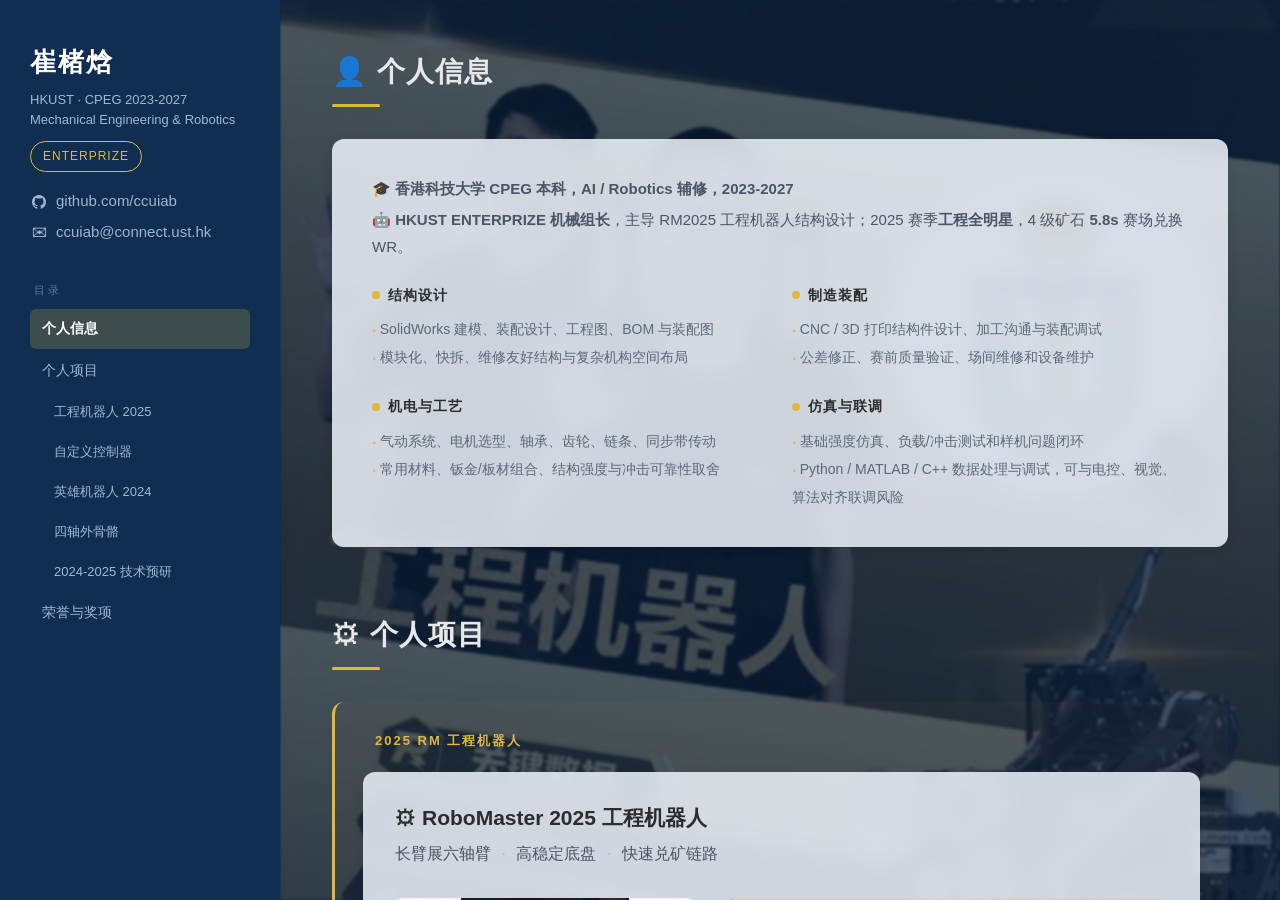
==== commit 14cf07c2: "fix: 恢复预研展示并修复初始加载" ====
--- a/docs/index.html
+++ b/docs/index.html
@@ -377,6 +377,40 @@
     <h2 class="section-title">&#128218; 2024-2025 赛季技术预研与模块开发</h2>
     <div class="section-divider"></div>
 
+    <div class="launcher-module">
+      <div class="launcher-header">
+        <h4>&#128640; 发射机构预研迭代</h4>
+        <p>从 RM2024 英雄单级发射，到双级四摩擦轮样机，再到双级六摩擦轮方向。</p>
+      </div>
+      <div class="launcher-evolution">
+        <div class="launcher-item">
+          <div class="launcher-img" onclick="openModal('hero-launcher-2024.png')">
+            <img src="hero-launcher-2024.png" alt="RM2024 英雄发机" loading="lazy" decoding="async" width="491" height="436">
+          </div>
+          <div class="launcher-caption">RM2024 英雄发机</div>
+        </div>
+        <div class="launcher-arrow">&#10132;</div>
+        <div class="launcher-item">
+          <div class="launcher-img" onclick="openModal('launcher-dual-4.png')">
+            <img src="launcher-dual-4.png" alt="双级四摩擦轮样机" loading="lazy" decoding="async" width="491" height="436">
+          </div>
+          <div class="launcher-caption">双级四摩擦轮样机</div>
+        </div>
+        <div class="launcher-arrow">&#10132;</div>
+        <div class="launcher-item">
+          <div class="launcher-img" onclick="openModal('launcher-dual-6.png')">
+            <img src="launcher-dual-6.png" alt="双级六摩擦轮方向" loading="lazy" decoding="async" width="491" height="436">
+          </div>
+          <div class="launcher-caption">双级六摩擦轮方向</div>
+        </div>
+      </div>
+      <ul class="launcher-notes">
+        <li>基于 RM2024 英雄发射经验继续预研多级加速方案</li>
+        <li>双级四摩擦轮样机暴露左右散布较大问题，三摩擦轮尝试验证了初射角稳定但弹速一致性不足</li>
+        <li>后续将双级六摩擦轮列为主要研发方向，用于兼顾弹速一致性和散布控制</li>
+      </ul>
+    </div>
+
     <div class="research-grid">
       <div class="research-card">
         <div class="research-step">01</div>
@@ -392,24 +426,29 @@
           </div>
         </div>
         <ul>
-          <li>高负载方案：宽橡胶胎 + 舵下气弹簧悬挂，提升抓地、减震与底盘稳定性</li>
-          <li>2025 英雄预研轻量化方案：3508 电机本体 + 齿轮传动 + 光电门校准 + 聚氨酯轮 + 舵上悬挂</li>
-          <li>围绕不同兵种空间和载荷需求，分别验证高负载稳定性与小型化结构可行性</li>
+          <li>高负载方案采用宽橡胶胎与舵下气弹簧悬挂，面向工程机器人抓地、减震和底盘姿态稳定</li>
+          <li>2025 英雄预研方案采用 3508 电机本体、齿轮传动、光电门校准、聚氨酯轮和舵上悬挂，压缩结构高度</li>
+          <li>围绕不同兵种的空间、载荷和机动需求，分别验证高负载稳定性与轻量化小型化可行性</li>
         </ul>
       </div>
 
       <div class="research-card">
         <div class="research-step">02</div>
         <h4>&#127922; 供弹系统预研</h4>
-        <div class="subsystem-gallery single">
-          <div class="gallery-main" onclick="openModal(this.querySelector('img').src)">
-            <img src="feeder-small.webp" class="show" alt="小弹丸中心供弹预研" loading="lazy" decoding="async" width="331" height="286">
+        <div class="subsystem-gallery" data-gallery="pre-feeder">
+          <div class="gallery-main" onclick="openModal(currentGalleryImg(this.parentElement))">
+            <img src="feeder-large.webp" class="show" alt="大弹丸侧供弹" loading="lazy" decoding="async" width="158" height="143">
+            <img src="feeder-small.webp" alt="小弹丸中心供弹预研" loading="lazy" decoding="async" width="331" height="286">
+          </div>
+          <div class="gallery-thumbs">
+            <img src="feeder-large.webp" class="active" onclick="galleryJump(this, 0)" loading="lazy" decoding="async" width="158" height="143">
+            <img src="feeder-small.webp" onclick="galleryJump(this, 1)" loading="lazy" decoding="async" width="331" height="286">
           </div>
         </div>
         <ul>
-          <li>完成小弹丸中心供弹初版预研：多层预制、整流罩、防剪切优先</li>
-          <li>指导学弟优化小弹丸侧供弹：弹频由 <strong>20 Hz</strong> 提升至接近 <strong>30 Hz</strong></li>
-          <li>结合大弹丸侧供弹经验，优先处理弹丸整流、防卡滞和高速供弹一致性问题</li>
+          <li>大弹丸侧供弹用于 RM2024 英雄机器人，围绕类高尔夫球弹丸的连续供弹与防卡滞做可靠性优化</li>
+          <li>小弹丸中心供弹完成初版预研，采用多层预制、整流罩和防剪切优先的设计思路</li>
+          <li>指导学弟优化小弹丸侧供弹，将弹频由 <strong>20 Hz</strong> 提升至接近 <strong>30 Hz</strong></li>
         </ul>
       </div>
     </div>
